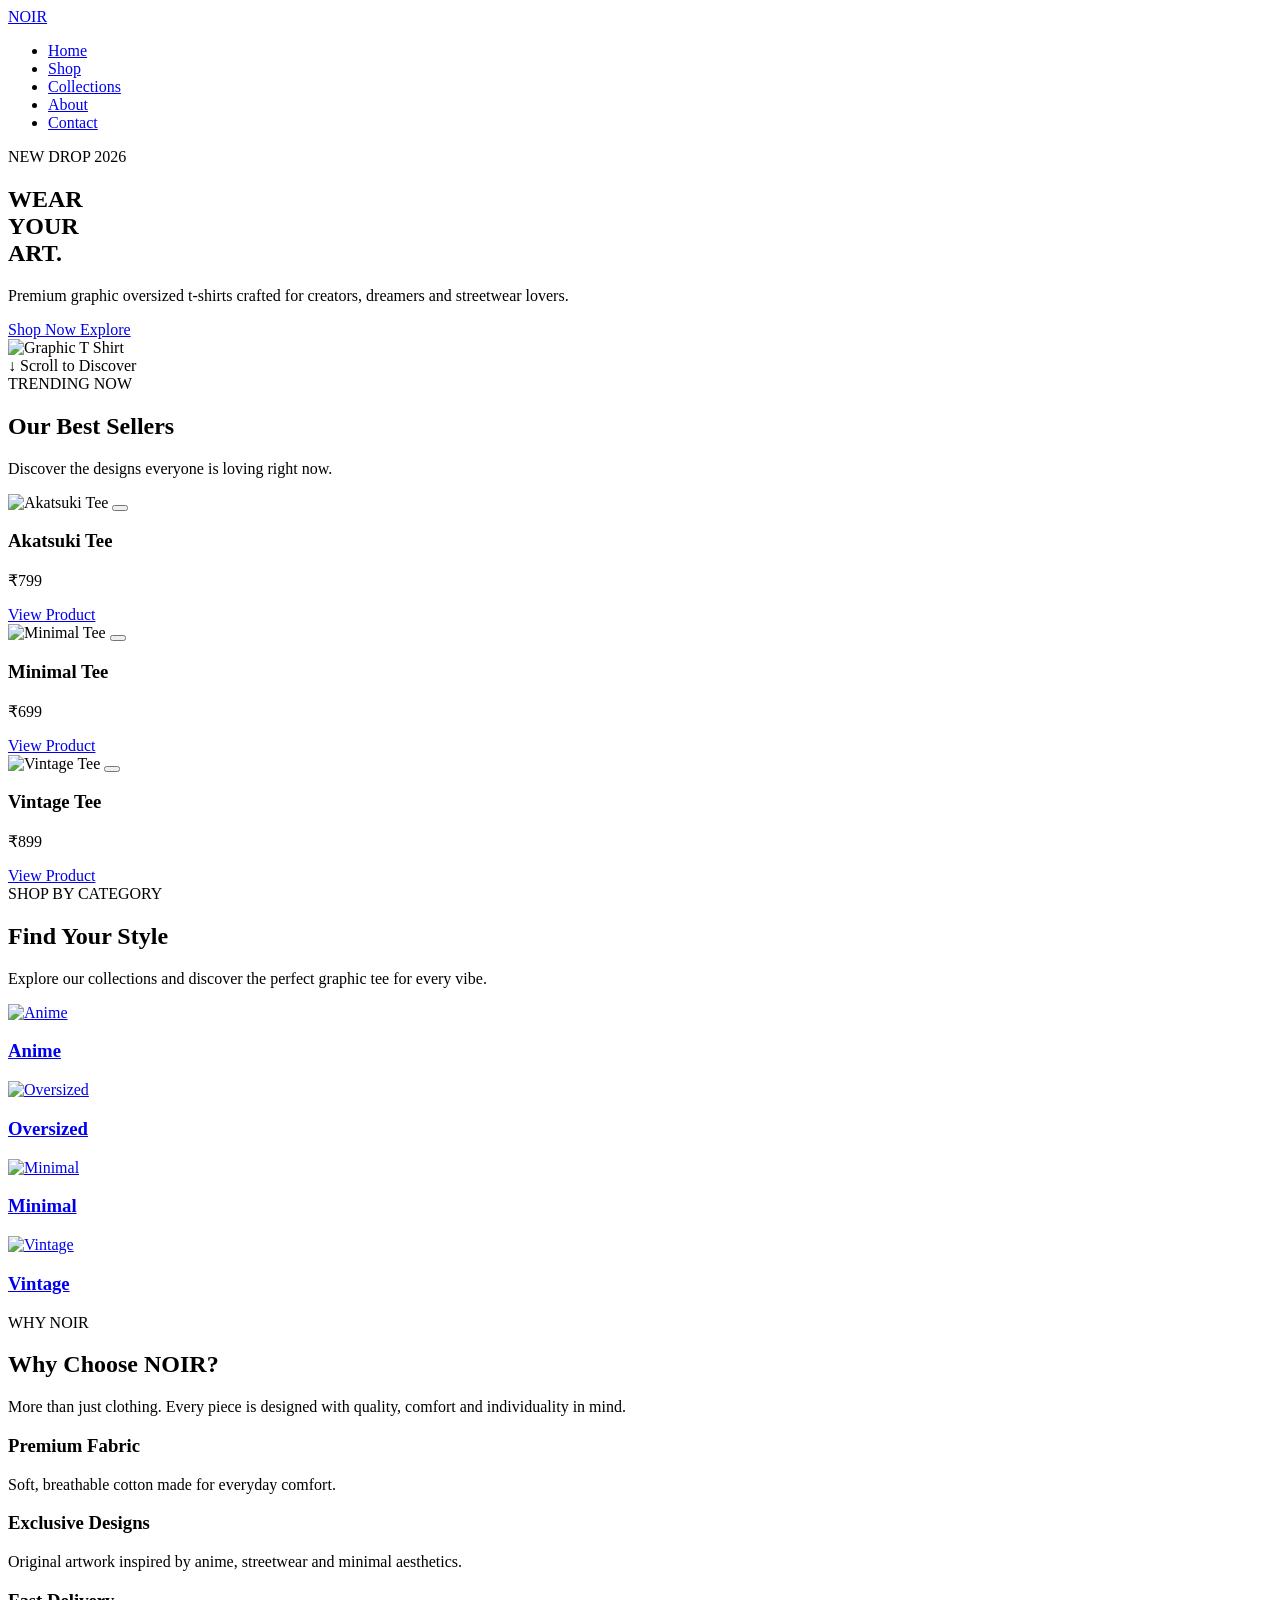
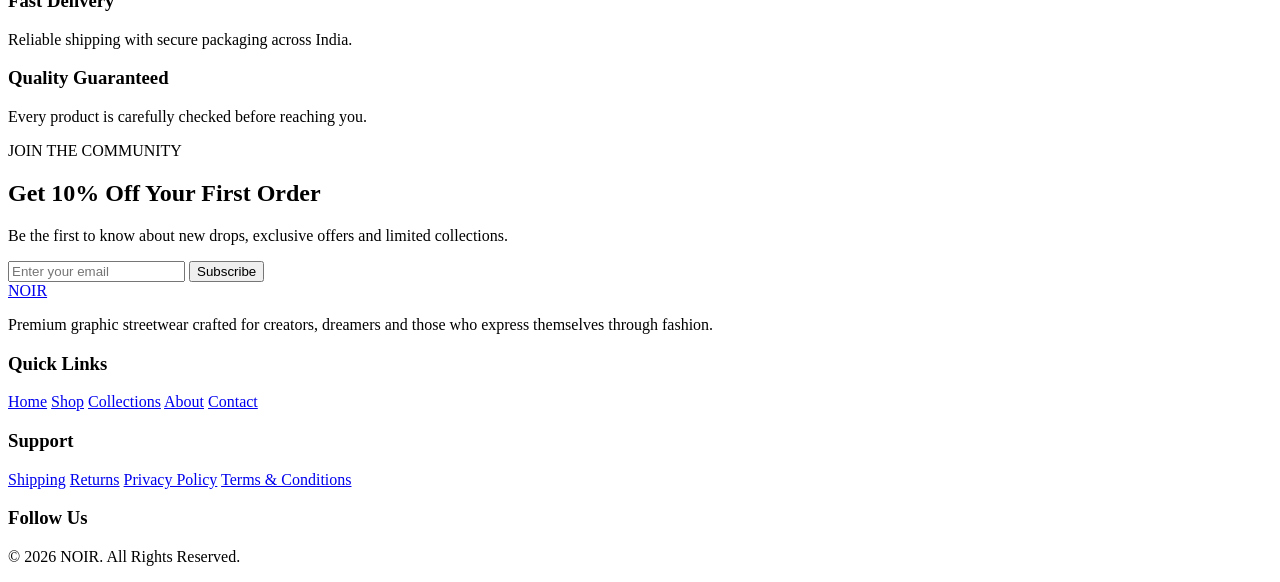
==== index.html @ 10fa5d37 "update" ====
<!DOCTYPE html>
<html lang="en">

<head>
    
    <meta charset="UTF-8">
    
    <meta name="viewport" content="width=device-width, initial-scale=1.0">
    
    <meta name="description" content="Discover premium oversized graphic t-shirts crafted for creators, dreamers, and streetwear lovers.">
    
    <meta name="theme-color" content="#2D221B">
    
    <title>NOIR | Premium Graphic Streetwear</title>
    
    <link rel="preconnect" href="https://fonts.googleapis.com">
    
    <link rel="preconnect" href="https://fonts.gstatic.com" crossorigin>
    
    <link href="https://fonts.googleapis.com/css2?family=Inter:wght@300;400;500;600&family=Poppins:wght@500;600;700&display=swap" rel="stylesheet">
    
    <link href="https://cdn.jsdelivr.net/npm/remixicon/fonts/remixicon.css" rel="stylesheet">
    
    <link rel="stylesheet" href="style.css">
    
</head>

<body>
    
    <!--========== NAVBAR ==========-->
    
    <header class="header">
        
        <nav class="navbar">
            
            <a href="#" class="logo">
                NOIR
            </a>
            
            <ul class="nav-links">
                
                <li><a href="index.html">Home</a></li>
                
                <li><a href="shop.html">Shop</a></li>
                
                <li><a href="#">Collections</a></li>
                
                <li><a href="about.html">About</a></li>
                
                <li><a href="contact.html">Contact</a></li>
                
            </ul>
            
            <div class="nav-icons">
                
                <i class="ri-search-line"></i>
                
                <i class="ri-shopping-bag-line"></i>
                
                <i class="ri-menu-3-line menu-btn"></i>
                
            </div>
            
        </nav>
        
    </header>
    
    <!--========== HERO ==========-->
    
    <section class="hero">
        
        <div class="hero-content">
            
            <span>NEW DROP 2026</span>
            
            <h1>
                WEAR<br>
                YOUR<br>
                ART.
            </h1>
            
            <p>
                Premium graphic oversized t-shirts crafted for creators,
                dreamers and streetwear lovers.
            </p>
            
            <div class="hero-buttons">
                
                <a href="#" class="btn">
                    Shop Now
                </a>
                
                <a href="#" class="btn-outline">
                    Explore
                </a>
                
            </div>
            
        </div>
        
        <div class="hero-image">
            
            <img src="assets/images/hero.png" alt="Graphic T Shirt">
            
        </div>
        
    </section>
    
        <!--========== SCROLL ==========-->
    
    <div class="scroll-text">
        
        ↓ Scroll to Discover
        
    </div>
    
<!--========== TRENDING NOW ==========-->

<section class="trending">

    <div class="section-title">

        <span>TRENDING NOW</span>

        <h2>Our Best Sellers</h2>

        <p>
            Discover the designs everyone is loving right now.
        </p>

    </div>

    <div class="product-grid">

        <div class="product-card">

            <div class="product-image">

                <img src="assets/images/products/product-1.jpg" alt="Akatsuki Tee">

                <button class="wishlist">
                    <i class="ri-heart-line"></i>
                </button>

            </div>

            <div class="product-info">

                <h3>Akatsuki Tee</h3>

                <p class="price">₹799</p>

                <a href="product.html" class="product-btn">
                    View Product
                </a>

            </div>

        </div>

        <div class="product-card">

            <div class="product-image">

                <img src="assets/images/products/product-2.jpg" alt="Minimal Tee">

                <button class="wishlist">
                    <i class="ri-heart-line"></i>
                </button>

            </div>

            <div class="product-info">

                <h3>Minimal Tee</h3>

                <p class="price">₹699</p>

                <a href="product.html" class="product-btn">
                    View Product
                </a>

            </div>

        </div>

        <div class="product-card">

            <div class="product-image">

                <img src="assets/images/products/product-3.jpg" alt="Vintage Tee">

                <button class="wishlist">
                    <i class="ri-heart-line"></i>
                </button>

            </div>

            <div class="product-info">

                <h3>Vintage Tee</h3>

                <p class="price">₹899</p>

                <a href="product.html" class="product-btn">
                    View Product
                </a>

            </div>

        </div>

    </div>

</section>


<!--========== SHOP BY CATEGORY ==========-->

<section class="categories">

    <div class="section-title">

        <span>SHOP BY CATEGORY</span>

        <h2>Find Your Style</h2>

        <p>
            Explore our collections and discover the perfect graphic tee for every vibe.
        </p>

    </div>

    <div class="category-grid">

        <a href="shop.html" class="category-card">

            <img src="assets/images/categories/anime.jpg" alt="Anime">

            <div class="category-overlay">
                <h3>Anime</h3>
            </div>

        </a>

        <a href="shop.html" class="category-card">

            <img src="assets/images/categories/oversized.jpg" alt="Oversized">

            <div class="category-overlay">
                <h3>Oversized</h3>
            </div>

        </a>

        <a href="shop.html" class="category-card">

            <img src="assets/images/categories/minimal.jpg" alt="Minimal">

            <div class="category-overlay">
                <h3>Minimal</h3>
            </div>

        </a>

        <a href="shop.html" class="category-card">

            <img src="assets/images/categories/vintage.jpg" alt="Vintage">

            <div class="category-overlay">
                <h3>Vintage</h3>
            </div>

        </a>

    </div>

</section>

<!--
    ========== SHOP BY CATEGORY ==========

<section class="categories">

    <div class="section-title">

        <span>CATEGORIES</span>

        <h2>Shop by Category</h2>

        <p>
            Find your perfect style from our carefully curated collections.
        </p>

    </div>

    <div class="category-grid">

        <a href="shop.html" class="category-card">

            <i class="ri-ghost-2-line"></i>

            <h3>Anime</h3>

            <span>Explore <i class="ri-arrow-right-line"></i></span>

        </a>

        <a href="shop.html" class="category-card">

            <i class="ri-t-shirt-2-line"></i>

            <h3>Oversized</h3>

            <span>Explore <i class="ri-arrow-right-line"></i></span>

        </a>

        <a href="shop.html" class="category-card">

            <i class="ri-shapes-line"></i>

            <h3>Minimal</h3>

            <span>Explore <i class="ri-arrow-right-line"></i></span>

        </a>

        <a href="shop.html" class="category-card">

            <i class="ri-vip-crown-line"></i>

            <h3>Vintage</h3>

            <span>Explore <i class="ri-arrow-right-line"></i></span>

        </a>

    </div>

</section> 
-->


<!--========== WHY CHOOSE NOIR ==========-->

<section class="why">

    <div class="section-title">

        <span>WHY NOIR</span>

        <h2>Why Choose NOIR?</h2>

        <p>
            More than just clothing. Every piece is designed with quality,
            comfort and individuality in mind.
        </p>

    </div>

    <div class="why-grid">

        <div class="why-card">

            <i class="ri-t-shirt-2-line"></i>

            <h3>Premium Fabric</h3>

            <p>
                Soft, breathable cotton made for everyday comfort.
            </p>

        </div>

        <div class="why-card">

            <i class="ri-palette-line"></i>

            <h3>Exclusive Designs</h3>

            <p>
                Original artwork inspired by anime, streetwear and minimal aesthetics.
            </p>

        </div>

        <div class="why-card">

            <i class="ri-truck-line"></i>

            <h3>Fast Delivery</h3>

            <p>
                Reliable shipping with secure packaging across India.
            </p>

        </div>

        <div class="why-card">

            <i class="ri-shield-check-line"></i>

            <h3>Quality Guaranteed</h3>

            <p>
                Every product is carefully checked before reaching you.
            </p>

        </div>

    </div>

</section>
<!--========== NEWSLETTER ==========-->

<section class="newsletter">

    <div class="newsletter-content">

        <span>JOIN THE COMMUNITY</span>

        <h2>Get 10% Off Your First Order</h2>

        <p>
            Be the first to know about new drops, exclusive offers and limited collections.
        </p>

        <form class="newsletter-form">

            <input type="email" placeholder="Enter your email" required>

            <button type="submit">
                Subscribe
            </button>

        </form>

    </div>

</section>



<!--========== FOOTER ==========-->

<footer class="footer">
    
    <div class="footer-container">
        
        <div class="footer-brand">
            
            <a href="index.html" class="footer-logo">
                NOIR
            </a>
            
            <p>
                Premium graphic streetwear crafted for creators, dreamers and those who express themselves through fashion.
            </p>
            
        </div>
        
        <div class="footer-links">
            
            <h3>Quick Links</h3>
            
            <a href="index.html">Home</a>
            
            <a href="shop.html">Shop</a>
            
            <a href="#">Collections</a>
            
            <a href="about.html">About</a>
            
            <a href="contact.html">Contact</a>
            
        </div>
        
        <div class="footer-links">
            
            <h3>Support</h3>
            
            <a href="#">Shipping</a>
            
            <a href="#">Returns</a>
            
            <a href="#">Privacy Policy</a>
            
            <a href="#">Terms & Conditions</a>
            
        </div>
        
        <div class="footer-social">
            
            <h3>Follow Us</h3>
            
            <div class="social-icons">
                
                <a href="#"><i class="ri-instagram-line"></i></a>
                
                <a href="#"><i class="ri-facebook-circle-line"></i></a>
                
                <a href="#"><i class="ri-twitter-x-line"></i></a>
                
                <a href="#"><i class="ri-youtube-line"></i></a>
                
            </div>
            
        </div>
        
    </div>
    
    <div class="footer-bottom">
        
        <p>© 2026 NOIR. All Rights Reserved.</p>
        
    </div>
    
</footer>


    <script src="script.js"></script>
    
</body>

</html>
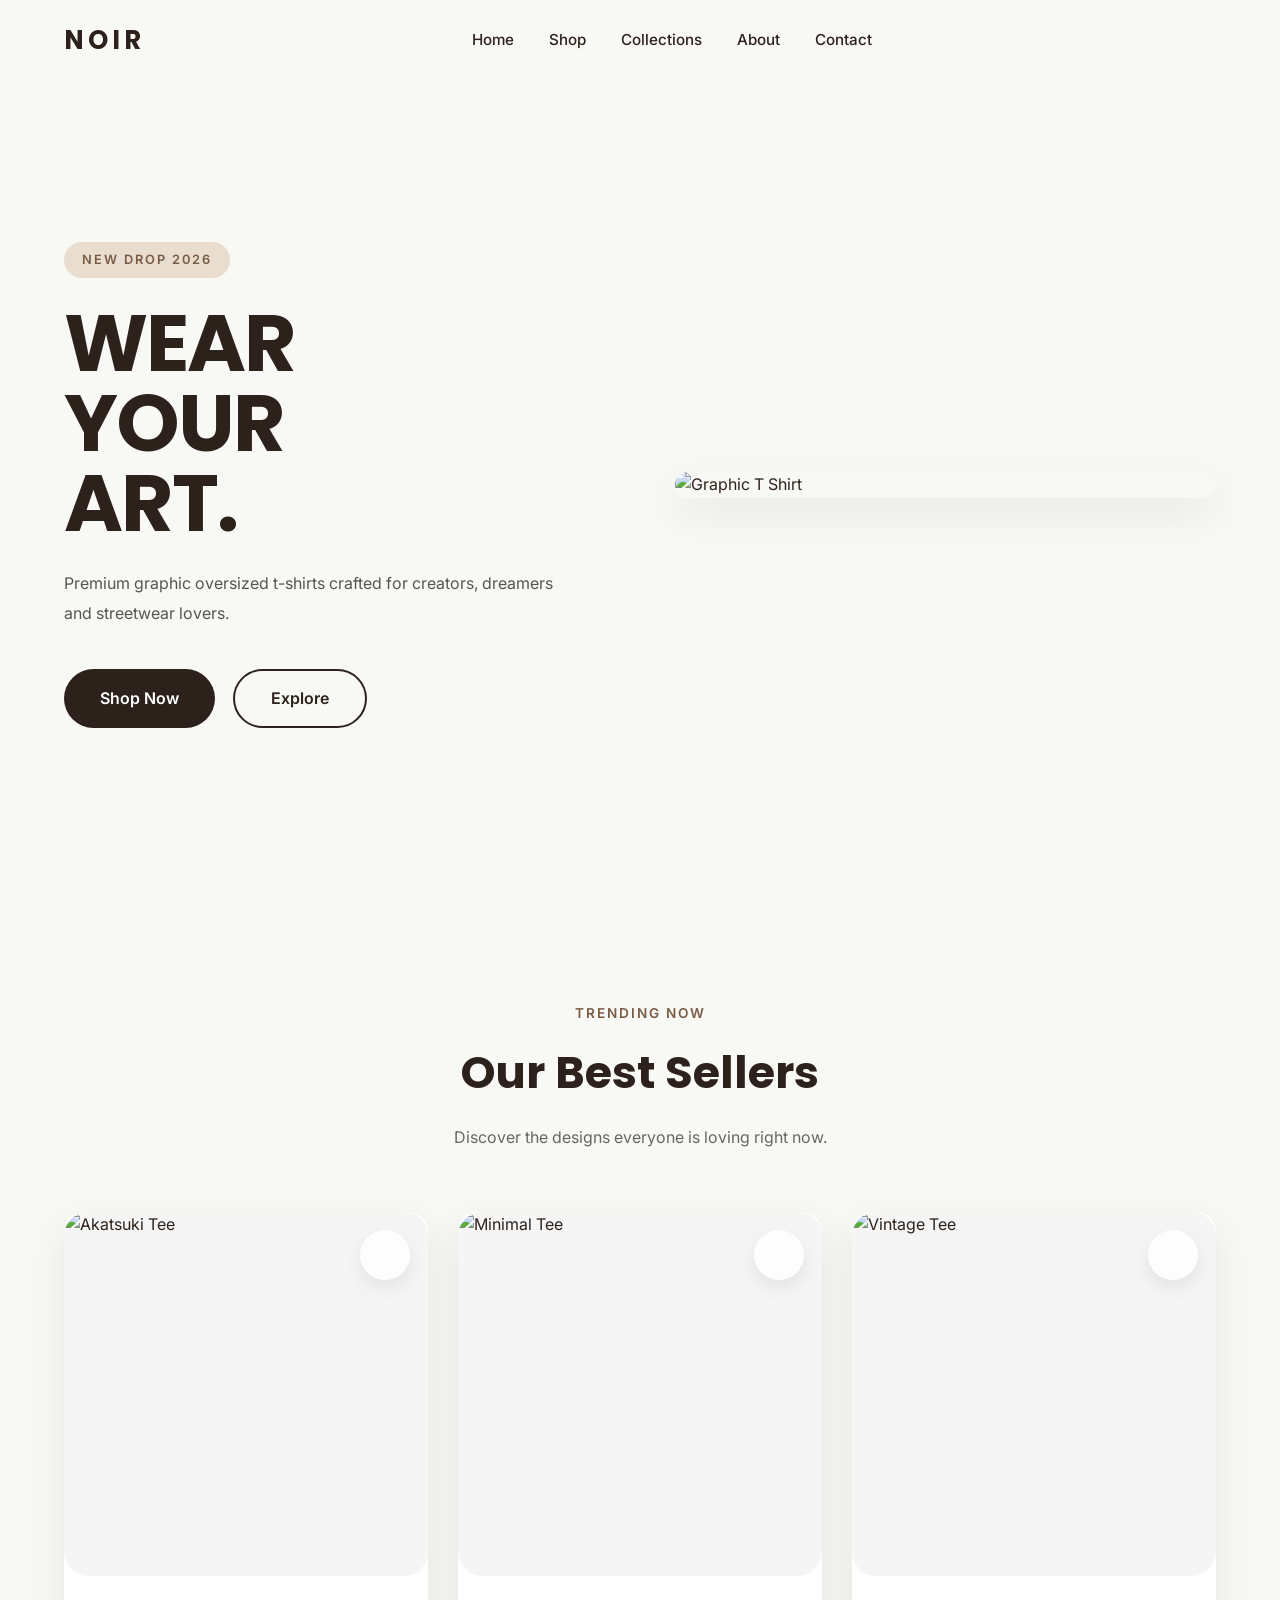
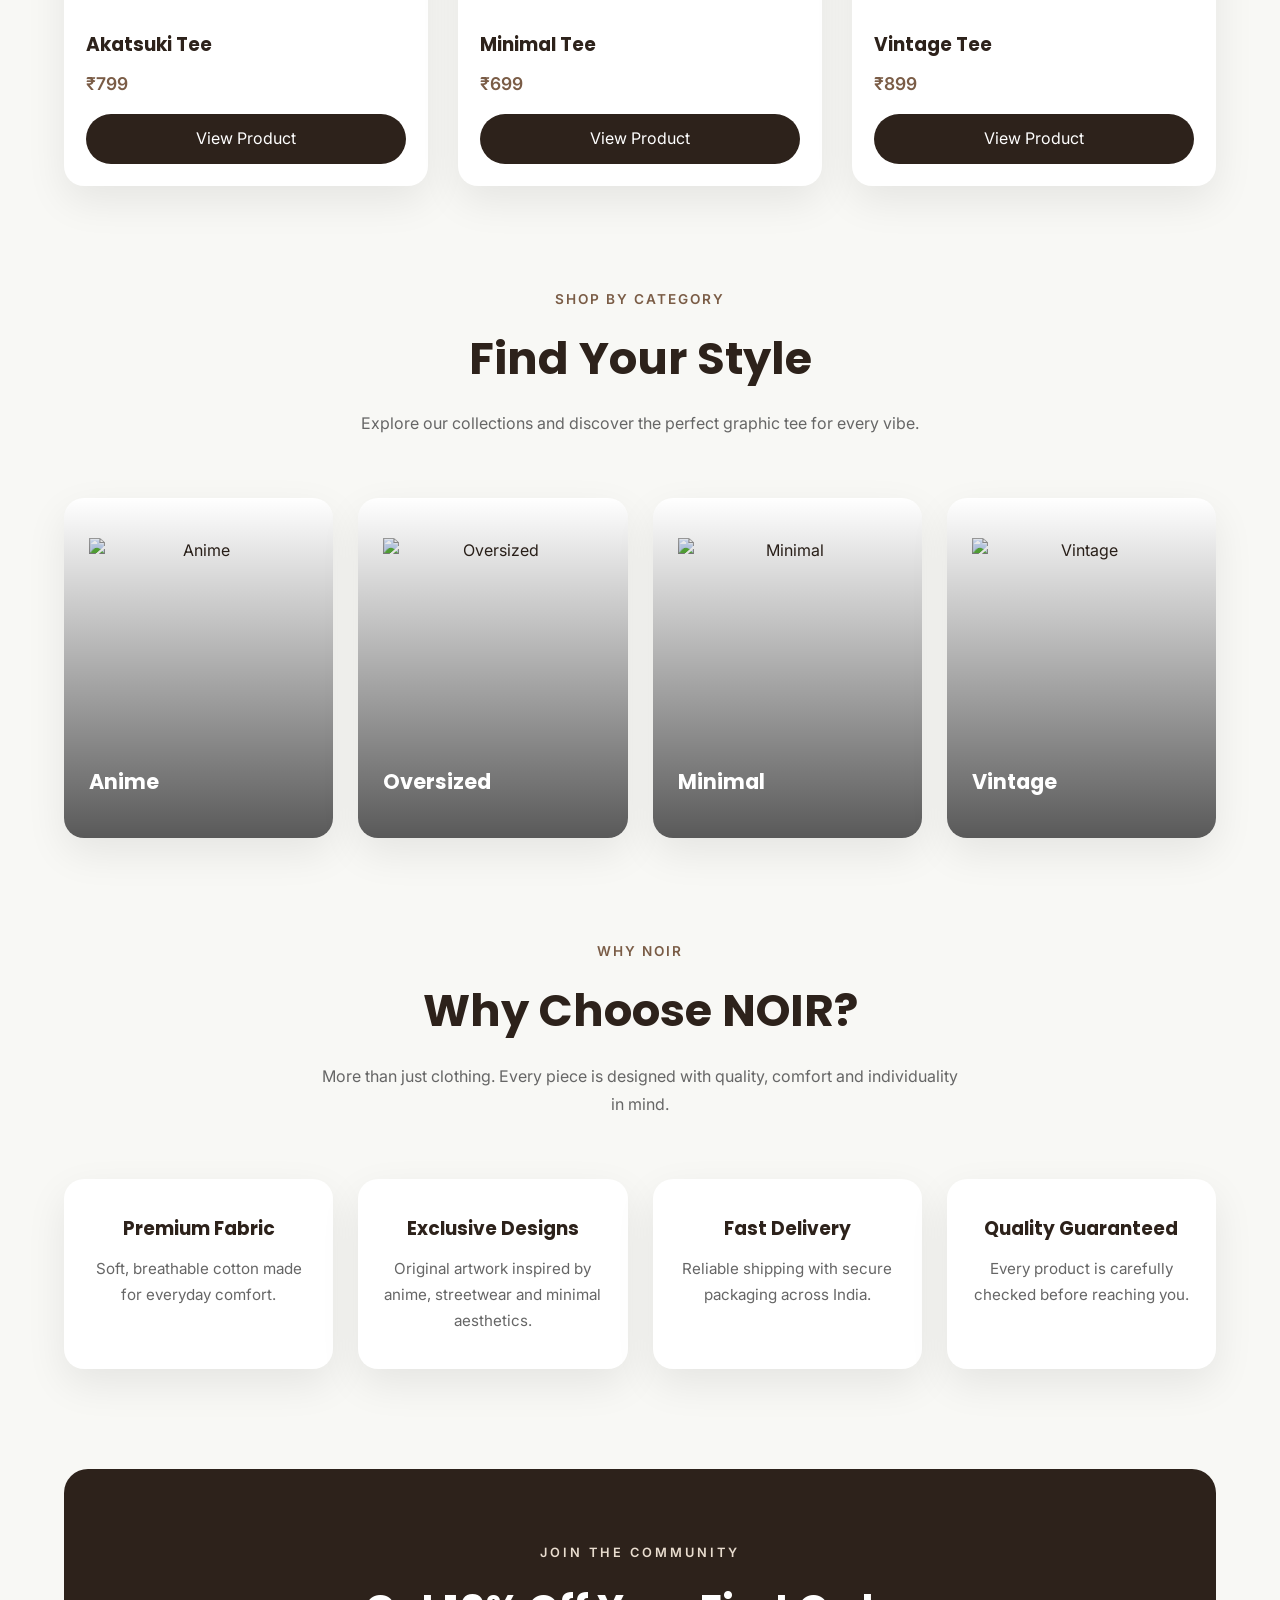
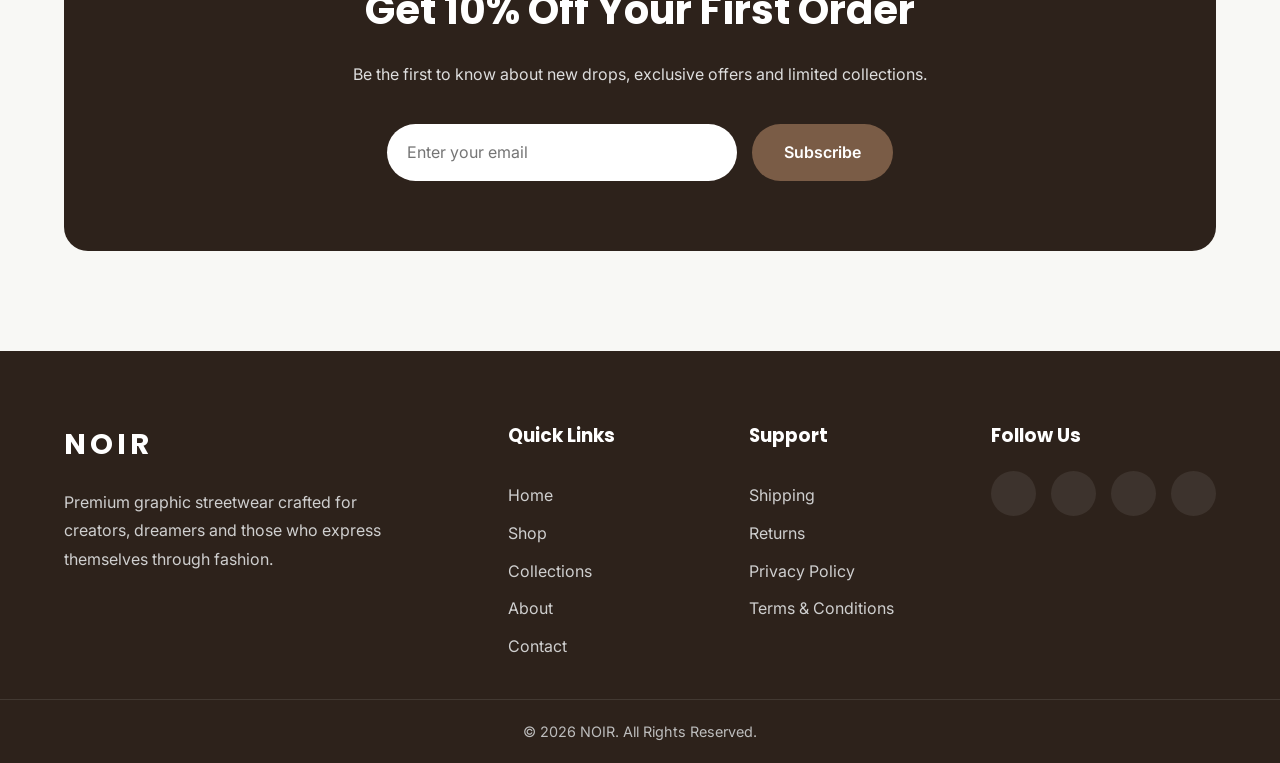
==== commit 9ce649a4: "Complete Cart Page Implementation - Production Ready ADDED: - Full cart.html page with complete HTML" ====
--- a/index.html
+++ b/index.html
@@ -55,7 +55,9 @@
                 
                 <i class="ri-search-line"></i>
                 
-                <i class="ri-shopping-bag-line"></i>
+                <a href="cart.html" class="cart-icon">
+                    <i class="ri-shopping-bag-line"></i>
+                </a>
                 
                 <i class="ri-menu-3-line menu-btn"></i>
                 
@@ -523,4 +525,4 @@
     
 </body>
 
-</html>+</html>
--- a/style.css
+++ b/style.css
@@ -0,0 +1,7450 @@
+/* ==========================================
+   RESET
+========================================== */
+
+* {
+    margin: 0;
+    padding: 0;
+    box-sizing: border-box;
+}
+
+html {
+    scroll-behavior: smooth;
+}
+
+:root {
+    
+    --white: #F8F8F5;
+    --dark: #2D221B;
+    --coffee: #7A5C46;
+    --beige: #E9DDCF;
+    --black: #111111;
+    
+    --shadow: 0 15px 40px rgba(0, 0, 0, .08);
+    
+    --radius: 18px;
+    
+    --transition: .35s ease;
+    
+}
+
+/* ==========================================
+   GLOBAL
+========================================== */
+
+body {
+    
+    font-family: 'Inter', sans-serif;
+    
+    background: var(--white);
+    
+    color: var(--dark);
+    
+    overflow-x: hidden;
+    
+    line-height: 1.6;
+    
+    -webkit-font-smoothing: antialiased;
+    
+}
+
+img {
+    
+    width: 100%;
+    
+    height: auto;
+    
+    display: block;
+    
+    user-select: none;
+    
+}
+
+a {
+    
+    text-decoration: none;
+    
+    color: inherit;
+    
+}
+
+ul {
+    
+    list-style: none;
+    
+}
+
+button {
+    
+    border: none;
+    
+    background: none;
+    
+    cursor: pointer;
+    
+    font: inherit;
+    
+}
+
+input,
+textarea,
+select {
+    
+    font: inherit;
+    
+}
+
+::selection {
+    
+    background: var(--coffee);
+    
+    color: #fff;
+    
+}
+
+/* ==========================================
+   REUSABLE CONTAINER
+========================================== */
+
+.container {
+    
+    width: min(1200px, calc(100% - 48px));
+    
+    margin-inline: auto;
+    
+}
+
+/* ==========================================
+   COMMON SECTION
+========================================== */
+
+section {
+    
+    position: relative;
+    
+}
+
+.section-title {
+    
+    text-align: center;
+    
+    margin-bottom: 60px;
+    
+}
+
+@media (max-width: 768px) {
+    
+    .section-title {
+        margin-bottom: 45px;
+    }
+    
+}
+
+@media (max-width: 480px) {
+    
+    .section-title {
+        margin-bottom: 35px;
+    }
+    
+}
+
+.section-title span {
+    
+    display: inline-block;
+    
+    color: var(--coffee);
+    
+    font-size: .85rem;
+    
+    letter-spacing: 2px;
+    
+    text-transform: uppercase;
+    
+    font-weight: 600;
+    
+    margin-bottom: 10px;
+    
+}
+
+@media (max-width: 480px) {
+    
+    .section-title span {
+        font-size: 0.75rem;
+        letter-spacing: 1.5px;
+    }
+    
+}
+
+.section-title h2 {
+    
+    font-family: 'Poppins', sans-serif;
+    
+    font-size: 2.8rem;
+    
+    margin-bottom: 15px;
+    
+}
+
+@media (max-width: 992px) {
+    
+    .section-title h2 {
+        font-size: 2.2rem;
+    }
+    
+}
+
+@media (max-width: 768px) {
+    
+    .section-title h2 {
+        font-size: 1.8rem;
+    }
+    
+}
+
+@media (max-width: 480px) {
+    
+    .section-title h2 {
+        font-size: 1.5rem;
+    }
+    
+}
+
+.section-title p {
+    
+    max-width: 650px;
+    
+    margin: auto;
+    
+    color: #666;
+    
+    line-height: 1.8;
+    
+}
+
+@media (max-width: 768px) {
+    
+    .section-title p {
+        font-size: 0.95rem;
+    }
+    
+}
+
+@media (max-width: 480px) {
+    
+    .section-title p {
+        font-size: 0.9rem;
+    }
+    
+}
+/* ==========================================
+   NAVBAR
+========================================== */
+
+.header {
+    
+    position: fixed;
+    
+    top: 0;
+    left: 0;
+    
+    width: 100%;
+    
+    background: rgba(248, 248, 245, .88);
+    
+    backdrop-filter: blur(18px);
+    -webkit-backdrop-filter: blur(18px);
+    
+    z-index: 1000;
+    
+    transition: background .35s ease,
+        box-shadow .35s ease;
+    
+}
+
+.navbar {
+    
+    max-width: 1200px;
+    
+    height: 80px;
+    
+    margin: auto;
+    
+    padding: 0 24px;
+    
+    display: flex;
+    
+    justify-content: space-between;
+    
+    align-items: center;
+    
+}
+
+@media (max-width: 768px) {
+    
+    .navbar {
+        height: 70px;
+        padding: 0 16px;
+    }
+    
+}
+
+@media (max-width: 480px) {
+    
+    .navbar {
+        height: 64px;
+        padding: 0 12px;
+    }
+    
+}
+
+.logo {
+    
+    font-family: 'Poppins', sans-serif;
+    
+    font-size: 1.6rem;
+    
+    font-weight: 700;
+    
+    letter-spacing: 4px;
+    
+    transition: color .3s ease;
+    
+}
+
+@media (max-width: 768px) {
+    
+    .logo {
+        font-size: 1.4rem;
+        letter-spacing: 3px;
+    }
+    
+}
+
+@media (max-width: 480px) {
+    
+    .logo {
+        font-size: 1.2rem;
+        letter-spacing: 2px;
+    }
+    
+}
+
+.logo:hover {
+    
+    color: var(--coffee);
+    
+}
+
+.nav-links {
+    
+    display: flex;
+    
+    gap: 35px;
+    
+}
+
+.nav-links a {
+    display: inline-block;
+    position: relative;
+    font-size: .95rem;
+    font-weight: 500;
+    color: var(--dark);
+    text-decoration: none;
+    transition: color .3s ease;
+
+}
+
+.nav-links a::after {
+    
+    content: "";
+    
+    position: absolute;
+    
+    left: 0;
+    
+    bottom: -5px;
+    
+    width: 0;
+    
+    height: 2px;
+    
+    background: var(--coffee);
+    
+    transition: width .3s ease;
+    
+}
+
+.nav-links a:hover {
+    
+    color: var(--coffee);
+    
+}
+
+.nav-links a:hover::after {
+    
+    width: 100%;
+    
+}
+
+.nav-links a.active {
+    color: var(--coffee);
+}
+
+.nav-links a.active::after {
+    width: 100%;
+}
+
+.nav-icons {
+    
+    display: flex;
+    
+    align-items: center;
+    
+    gap: 18px;
+    
+    font-size: 1.25rem;
+    
+}
+
+@media (max-width: 768px) {
+    
+    .nav-icons {
+        gap: 14px;
+        font-size: 1.1rem;
+    }
+    
+}
+
+@media (max-width: 480px) {
+    
+    .nav-icons {
+        gap: 12px;
+        font-size: 1rem;
+    }
+    
+}
+
+.nav-icons i {
+    
+    cursor: pointer;
+    
+    transition:
+        transform .3s ease,
+        color .3s ease;
+    
+}
+
+.nav-icons i:hover {
+    
+    color: var(--coffee);
+    
+    transform: translateY(-3px);
+    
+}
+
+.menu-btn {
+    
+    display: none;
+    
+}
+/* ==========================================
+   HERO
+========================================== */
+
+.hero{
+
+    max-width:1200px;
+
+    margin:auto;
+
+    padding:150px 24px 80px;
+
+    min-height:100vh;
+
+    display:grid;
+
+    grid-template-columns:repeat(2,1fr);
+
+    align-items:center;
+
+    gap:70px;
+
+}
+
+@media (max-width: 768px) {
+    
+    .hero {
+        padding: 130px 20px 60px;
+        min-height: auto;
+        gap: 40px;
+    }
+    
+}
+
+@media (max-width: 480px) {
+    
+    .hero {
+        padding: 110px 16px 50px;
+        gap: 30px;
+    }
+    
+}
+
+.hero-content span{
+
+    display:inline-block;
+
+    background:var(--beige);
+
+    color:var(--coffee);
+
+    padding:8px 18px;
+
+    border-radius:50px;
+
+    font-size:.8rem;
+
+    font-weight:600;
+
+    letter-spacing:2px;
+
+    text-transform:uppercase;
+
+    margin-bottom:25px;
+
+}
+
+.hero-content h1{
+
+    font-family:'Poppins',sans-serif;
+
+    font-size:5rem;
+
+    line-height:1;
+
+    letter-spacing:-2px;
+
+    margin-bottom:25px;
+
+}
+
+@media (max-width: 992px) {
+    
+    .hero-content h1 {
+        font-size: 4rem;
+        margin-bottom: 20px;
+    }
+    
+}
+
+@media (max-width: 768px) {
+    
+    .hero-content h1 {
+        font-size: 3rem;
+    }
+    
+}
+
+@media (max-width: 480px) {
+    
+    .hero-content h1 {
+        font-size: 2.2rem;
+    }
+    
+}
+
+.hero-content p{
+
+    max-width:500px;
+
+    color:#555;
+
+    line-height:1.9;
+
+    margin-bottom:40px;
+
+}
+
+@media (max-width: 768px) {
+    
+    .hero-content p {
+        font-size: 0.95rem;
+        margin-bottom: 30px;
+    }
+    
+}
+
+@media (max-width: 480px) {
+    
+    .hero-content p {
+        font-size: 0.9rem;
+        margin-bottom: 25px;
+    }
+    
+}
+
+/* ==========================================
+   BUTTONS
+========================================== */
+
+.hero-buttons{
+
+    display:flex;
+
+    gap:18px;
+
+    flex-wrap:wrap;
+
+}
+
+.btn{
+
+    display:inline-flex;
+
+    align-items:center;
+
+    justify-content:center;
+
+    padding:15px 36px;
+
+    border-radius:50px;
+
+    background:var(--dark);
+
+    color:#fff;
+
+    font-weight:600;
+
+    transition:
+        transform .35s ease,
+        box-shadow .35s ease,
+        background .35s ease;
+    
+    min-height: 48px;
+
+}
+
+.btn:hover{
+
+    transform:translateY(-4px);
+
+    background:#1f1813;
+
+    box-shadow:0 18px 40px rgba(45,34,27,.25);
+
+}
+
+@media (max-width: 480px) {
+    
+    .btn {
+        padding: 14px 28px;
+        font-size: 0.95rem;
+    }
+    
+}
+
+.btn-outline{
+
+    display:inline-flex;
+
+    align-items:center;
+
+    justify-content:center;
+
+    padding:15px 36px;
+
+    border-radius:50px;
+
+    border:2px solid var(--dark);
+
+    color:var(--dark);
+
+    font-weight:600;
+
+    transition:
+        transform .35s ease,
+        background .35s ease,
+        color .35s ease;
+    
+    min-height: 48px;
+
+}
+
+.btn-outline:hover{
+
+    transform:translateY(-4px);
+
+    background:var(--dark);
+
+    color:#fff;
+
+}
+
+@media (max-width: 480px) {
+    
+    .btn-outline {
+        padding: 14px 28px;
+        font-size: 0.95rem;
+    }
+    
+}
+
+/* ==========================================
+   HERO IMAGE
+========================================== */
+
+.hero-image{
+
+    position:relative;
+
+    animation:float 5s ease-in-out infinite;
+
+}
+
+.hero-image img{
+
+    border-radius:26px;
+
+    box-shadow:var(--shadow);
+
+    transition:
+        transform .5s ease,
+        box-shadow .5s ease;
+
+}
+
+.hero-image img:hover{
+
+    transform:scale(1.04);
+
+    box-shadow:0 25px 55px rgba(0,0,0,.12);
+
+}
+
+/* ==========================================
+   SCROLL TEXT
+========================================== */
+
+.scroll-text {
+    
+    position: fixed;
+    
+    left: 0;
+    
+    right: 0;
+    
+    bottom: 25px;
+    
+    text-align: center;
+    
+    font-size: .9rem;
+    
+    letter-spacing: 3px;
+    
+    color: var(--coffee);
+    
+    animation: bounce 2s infinite;
+    
+    transition: opacity .3s ease;
+    
+    z-index: 999;
+    
+    pointer-events: none;
+    
+}
+
+
+/* ===========================
+   TRENDING NOW
+=========================== */
+
+.trending {
+    
+    max-width: 1200px;
+    
+    margin: 100px auto;
+    
+    padding: 0 24px;
+    
+}
+
+@media (max-width: 768px) {
+    
+    .trending {
+        margin: 60px auto;
+        padding: 0 20px;
+    }
+    
+}
+
+@media (max-width: 480px) {
+    
+    .trending {
+        margin: 50px auto;
+        padding: 0 16px;
+    }
+    
+}
+
+.product-grid {
+    
+    display: grid;
+    
+    grid-template-columns: repeat(3, 1fr);
+    
+    gap: 30px;
+    
+}
+
+@media (max-width: 992px) {
+    
+    .product-grid {
+        grid-template-columns: repeat(2, 1fr);
+        gap: 24px;
+    }
+    
+}
+
+@media (max-width: 768px) {
+    
+    .product-grid {
+        grid-template-columns: 1fr;
+        gap: 20px;
+    }
+    
+}
+
+@media (max-width: 480px) {
+    
+    .product-grid {
+        gap: 16px;
+    }
+    
+}
+
+.product-card {
+    
+    background: #fff;
+    
+    border-radius: 20px;
+    
+    overflow: hidden;
+    
+    box-shadow: var(--shadow);
+    
+    transition: var(--transition);
+    
+}
+
+.product-card:hover {
+    
+    transform: translateY(-10px);
+    
+}
+
+.product-image {
+    
+    position: relative;
+    
+    overflow: hidden;
+    
+}
+
+.product-image img {
+    
+    width: 100%;
+    
+    aspect-ratio: 1/1;
+    
+    object-fit: cover;
+    
+    transition: .4s;
+    
+}
+
+.product-card:hover img {
+    
+    transform: scale(1.06);
+    
+}
+
+.wishlist {
+    
+    position: absolute;
+    
+    top: 15px;
+    
+    right: 15px;
+    
+    width: 42px;
+    
+    height: 42px;
+    
+    border: none;
+    
+    border-radius: 50%;
+    
+    background: #fff;
+    
+    box-shadow: 0 8px 20px rgba(0, 0, 0, .08);
+    
+    cursor: pointer;
+    
+    font-size: 1.2rem;
+    
+}
+
+.product-info {
+    
+    padding: 22px;
+    
+}
+
+@media (max-width: 480px) {
+    
+    .product-info {
+        padding: 16px;
+    }
+    
+}
+
+.product-info h3 {
+    
+    font-family: 'Poppins', sans-serif;
+    
+    margin-bottom: 10px;
+    
+}
+
+.price {
+    
+    color: var(--coffee);
+    
+    font-size: 1.1rem;
+    
+    font-weight: 600;
+    
+    margin-bottom: 18px;
+    
+}
+
+.product-btn {
+    
+    display: inline-block;
+    
+    padding: 12px 22px;
+    
+    border-radius: 50px;
+    
+    background: var(--dark);
+    
+    color: #fff;
+    
+    transition: var(--transition);
+    
+    min-height: 44px;
+    display: flex;
+    align-items: center;
+    justify-content: center;
+    
+}
+
+.product-btn:hover {
+    
+    background: var(--coffee);
+    
+}
+
+@media (max-width: 480px) {
+    
+    .product-btn {
+        padding: 10px 18px;
+        font-size: 0.9rem;
+    }
+    
+}
+
+/* Responsive */
+
+@media(max-width:992px) {
+    
+    .product-grid {
+        
+        grid-template-columns: repeat(2, 1fr);
+        
+    }
+    
+}
+
+@media(max-width:768px) {
+    
+    .trending {
+        
+        margin: 70px auto;
+        
+    }
+    
+    .product-grid {
+        
+        grid-template-columns: 1fr;
+        
+    }
+    
+}
+*/
+
+/* ===========================
+   SHOP BY CATEGORY
+=========================== */
+
+.categories {
+    
+    max-width: 1200px;
+    
+    margin: 100px auto;
+    
+    padding: 0 24px;
+    
+}
+
+@media (max-width: 768px) {
+    
+    .categories {
+        margin: 60px auto;
+        padding: 0 20px;
+    }
+    
+}
+
+@media (max-width: 480px) {
+    
+    .categories {
+        margin: 50px auto;
+        padding: 0 16px;
+    }
+    
+}
+
+.category-grid {
+    
+    display: grid;
+    
+    grid-template-columns: repeat(4, 1fr);
+    
+    gap: 24px;
+    
+}
+
+@media (max-width: 992px) {
+    
+    .category-grid {
+        grid-template-columns: repeat(2, 1fr);
+        gap: 20px;
+    }
+    
+}
+
+@media (max-width: 768px) {
+    
+    .category-grid {
+        grid-template-columns: 1fr;
+        gap: 20px;
+    }
+    
+}
+
+@media (max-width: 480px) {
+    
+    .category-grid {
+        gap: 16px;
+    }
+    
+}
+
+.category-card {
+    
+    position: relative;
+    
+    overflow: hidden;
+    
+    border-radius: 20px;
+    
+    height: 340px;
+    
+    box-shadow: var(--shadow);
+    
+}
+
+@media (max-width: 992px) {
+    
+    .category-card {
+        height: 280px;
+    }
+    
+}
+
+@media (max-width: 768px) {
+    
+    .category-card {
+        height: 240px;
+    }
+    
+}
+
+@media (max-width: 480px) {
+    
+    .category-card {
+        height: 200px;
+    }
+    
+}
+
+.category-card img {
+    
+    width: 100%;
+    
+    height: 100%;
+    
+    object-fit: cover;
+    
+    transition: .5s;
+    
+}
+
+.category-card:hover img {
+    
+    transform: scale(1.08);
+    
+}
+
+.category-overlay {
+    
+    position: absolute;
+    
+    inset: 0;
+    
+    background: linear-gradient(to top, rgba(0, 0, 0, .65), transparent);
+    
+    display: flex;
+    
+    align-items: flex-end;
+    
+    padding: 25px;
+    
+}
+
+@media (max-width: 768px) {
+    
+    .category-overlay {
+        padding: 20px;
+    }
+    
+}
+
+@media (max-width: 480px) {
+    
+    .category-overlay {
+        padding: 16px;
+    }
+    
+}
+
+.category-overlay h3 {
+    
+    color: #fff;
+    
+    font-family: 'Poppins', sans-serif;
+    
+    font-size: 1.4rem;
+    
+}
+
+@media (max-width: 768px) {
+    
+    .category-overlay h3 {
+        font-size: 1.1rem;
+    }
+    
+}
+
+@media (max-width: 480px) {
+    
+    .category-overlay h3 {
+        font-size: 1rem;
+    }
+    
+}
+
+@media(max-width:992px) {
+    
+    .category-grid {
+        
+        grid-template-columns: repeat(2, 1fr);
+        
+    }
+    
+}
+
+@media(max-width:768px) {
+    
+    .categories {
+        
+        margin: 70px auto;
+        
+    }
+    
+    .category-grid {
+        
+        grid-template-columns: 1fr;
+        
+    }
+    }
+    
+
+/* ===========================
+   SHOP BY CATEGORY
+=========================== */
+
+.categories{
+
+    max-width:1200px;
+
+    margin:100px auto;
+
+    padding:0 24px;
+
+}
+
+.category-grid{
+
+    display:grid;
+
+    grid-template-columns:repeat(4,1fr);
+
+    gap:25px;
+
+}
+
+@media (max-width: 992px) {
+    
+    .category-grid {
+        grid-template-columns: repeat(2, 1fr);
+        gap: 20px;
+    }
+    
+}
+
+@media (max-width: 768px) {
+    
+    .category-grid {
+        grid-template-columns: 1fr;
+        gap: 16px;
+    }
+    
+}
+
+.category-card{
+
+    background:#fff;
+
+    border-radius:20px;
+
+    padding:40px 25px;
+
+    text-align:center;
+
+    box-shadow:var(--shadow);
+
+    transition:var(--transition);
+
+}
+
+@media (max-width: 768px) {
+    
+    .category-card {
+        padding: 30px 20px;
+    }
+    
+}
+
+@media (max-width: 480px) {
+    
+    .category-card {
+        padding: 25px 18px;
+    }
+    
+}
+
+.category-card:hover{
+
+    transform:translateY(-10px);
+
+}
+
+.category-card i{
+
+    font-size:2.5rem;
+
+    color:var(--coffee);
+
+    margin-bottom:20px;
+
+}
+
+@media (max-width: 768px) {
+    
+    .category-card i {
+        font-size: 2rem;
+        margin-bottom: 15px;
+    }
+    
+}
+
+@media (max-width: 480px) {
+    
+    .category-card i {
+        font-size: 1.8rem;
+        margin-bottom: 12px;
+    }
+    
+}
+
+.category-card h3{
+
+    font-family:'Poppins',sans-serif;
+
+    font-size:1.3rem;
+
+    margin-bottom:15px;
+
+}
+
+@media (max-width: 768px) {
+    
+    .category-card h3 {
+        font-size: 1.1rem;
+        margin-bottom: 12px;
+    }
+    
+}
+
+@media (max-width: 480px) {
+    
+    .category-card h3 {
+        font-size: 1rem;
+        margin-bottom: 10px;
+    }
+    
+}
+
+.category-card span{
+
+    display:inline-flex;
+
+    align-items:center;
+
+    gap:8px;
+
+    color:var(--coffee);
+
+    font-weight:600;
+
+    transition:var(--transition);
+
+}
+
+.category-card:hover span{
+
+    gap:14px;
+
+} 
+
+/* ===========================
+   CATEGORY RESPONSIVE
+=========================== */
+
+@media (max-width:992px){
+
+    .category-grid{
+
+        grid-template-columns:repeat(2,1fr);
+
+    }
+
+}
+
+@media (max-width:768px){
+
+    .categories{
+
+        margin:70px auto;
+
+    }
+
+    .category-grid{
+
+        grid-template-columns:1fr;
+
+    }
+
+}
+
+/* ===========================
+   WHY CHOOSE NOIR
+=========================== */
+
+.why{
+
+    max-width:1200px;
+
+    margin:100px auto;
+
+    padding:0 24px;
+
+}
+
+@media (max-width: 768px) {
+    
+    .why {
+        margin: 60px auto;
+        padding: 0 20px;
+    }
+    
+}
+
+@media (max-width: 480px) {
+    
+    .why {
+        margin: 50px auto;
+        padding: 0 16px;
+    }
+    
+}
+
+.why-grid{
+
+    display:grid;
+
+    grid-template-columns:repeat(4,1fr);
+
+    gap:25px;
+
+}
+
+@media (max-width: 992px) {
+    
+    .why-grid {
+        grid-template-columns: repeat(2, 1fr);
+        gap: 20px;
+    }
+    
+}
+
+@media (max-width: 768px) {
+    
+    .why-grid {
+        grid-template-columns: 1fr;
+        gap: 16px;
+    }
+    
+}
+
+.why-card{
+
+    background:#fff;
+
+    border-radius:20px;
+
+    padding:35px 25px;
+
+    text-align:center;
+
+    box-shadow:var(--shadow);
+
+    transition:var(--transition);
+
+}
+
+@media (max-width: 768px) {
+    
+    .why-card {
+        padding: 30px 20px;
+    }
+    
+}
+
+@media (max-width: 480px) {
+    
+    .why-card {
+        padding: 25px 18px;
+    }
+    
+}
+
+.why-card:hover{
+
+    transform:translateY(-10px);
+
+}
+
+.why-card i{
+
+    font-size:2.8rem;
+
+    color:var(--coffee);
+
+    margin-bottom:20px;
+
+}
+
+@media (max-width: 768px) {
+    
+    .why-card i {
+        font-size: 2.3rem;
+        margin-bottom: 15px;
+    }
+    
+}
+
+@media (max-width: 480px) {
+    
+    .why-card i {
+        font-size: 2rem;
+        margin-bottom: 12px;
+    }
+    
+}
+
+.why-card h3{
+
+    font-family:'Poppins',sans-serif;
+
+    margin-bottom:12px;
+
+}
+
+@media (max-width: 768px) {
+    
+    .why-card h3 {
+        font-size: 1.1rem;
+        margin-bottom: 10px;
+    }
+    
+}
+
+@media (max-width: 480px) {
+    
+    .why-card h3 {
+        font-size: 1rem;
+    }
+    
+}
+
+.why-card p{
+
+    color:#666;
+
+    line-height:1.7;
+
+    font-size:.95rem;
+
+}
+
+@media (max-width: 768px) {
+    
+    .why-card p {
+        font-size: 0.9rem;
+        line-height: 1.6;
+    }
+    
+}
+
+@media (max-width: 480px) {
+    
+    .why-card p {
+        font-size: 0.85rem;
+    }
+    
+}
+
+@media(max-width:992px){
+
+    .why-grid{
+
+        grid-template-columns:repeat(2,1fr);
+
+    }
+
+}
+
+@media(max-width:768px){
+
+    .why{
+
+        margin:70px auto;
+
+    }
+
+    .why-grid{
+
+        grid-template-columns:1fr;
+
+    }
+
+}
+
+
+/* ===========================
+   NEWSLETTER
+=========================== */
+
+.newsletter{
+
+    max-width:1200px;
+
+    margin:100px auto;
+
+    padding:0 24px;
+
+}
+
+@media (max-width: 768px) {
+    
+    .newsletter {
+        margin: 60px auto;
+        padding: 0 20px;
+    }
+    
+}
+
+@media (max-width: 480px) {
+    
+    .newsletter {
+        margin: 50px auto;
+        padding: 0 16px;
+    }
+    
+}
+
+.newsletter-content{
+
+    background:var(--dark);
+
+    color:#fff;
+
+    border-radius:24px;
+
+    padding:70px 40px;
+
+    text-align:center;
+
+}
+
+@media (max-width: 768px) {
+    
+    .newsletter-content {
+        padding: 50px 30px;
+        border-radius: 20px;
+    }
+    
+}
+
+@media (max-width: 480px) {
+    
+    .newsletter-content {
+        padding: 35px 20px;
+    }
+    
+}
+
+.newsletter-content span{
+
+    display:inline-block;
+
+    color:var(--beige);
+
+    letter-spacing:3px;
+
+    font-size:.8rem;
+
+    font-weight:600;
+
+    margin-bottom:15px;
+
+}
+
+.newsletter-content h2{
+
+    font-family:'Poppins',sans-serif;
+
+    font-size:2.5rem;
+
+    margin-bottom:18px;
+
+}
+
+@media (max-width: 992px) {
+    
+    .newsletter-content h2 {
+        font-size: 2rem;
+    }
+    
+}
+
+@media (max-width: 768px) {
+    
+    .newsletter-content h2 {
+        font-size: 1.6rem;
+        margin-bottom: 15px;
+    }
+    
+}
+
+@media (max-width: 480px) {
+    
+    .newsletter-content h2 {
+        font-size: 1.3rem;
+    }
+    
+}
+
+.newsletter-content p{
+
+    max-width:600px;
+
+    margin:0 auto 35px;
+
+    line-height:1.8;
+
+    color:#ddd;
+
+}
+
+@media (max-width: 768px) {
+    
+    .newsletter-content p {
+        font-size: 0.95rem;
+        margin: 0 auto 25px;
+    }
+    
+}
+
+@media (max-width: 480px) {
+    
+    .newsletter-content p {
+        font-size: 0.9rem;
+        margin: 0 auto 20px;
+    }
+    
+}
+
+.newsletter-form{
+
+    display:flex;
+
+    justify-content:center;
+
+    gap:15px;
+
+    flex-wrap:wrap;
+
+}
+
+.newsletter-form input{
+
+    width:350px;
+
+    max-width:100%;
+
+    padding:16px 20px;
+
+    border:none;
+
+    border-radius:50px;
+
+    font-size:1rem;
+
+    outline:none;
+    
+    min-height: 48px;
+
+}
+
+@media (max-width: 480px) {
+    
+    .newsletter-form input {
+        padding: 14px 16px;
+        font-size: 0.95rem;
+    }
+    
+}
+
+.newsletter-form button{
+
+    padding:16px 32px;
+
+    border:none;
+
+    border-radius:50px;
+
+    background:var(--coffee);
+
+    color:#fff;
+
+    font-weight:600;
+
+    cursor:pointer;
+
+    transition:var(--transition);
+    
+    min-height: 48px;
+
+}
+
+.newsletter-form button:hover{
+
+    transform:translateY(-3px);
+
+}
+
+@media (max-width: 480px) {
+    
+    .newsletter-form button {
+        padding: 14px 24px;
+        font-size: 0.95rem;
+    }
+    
+}
+
+@media(max-width:768px){
+
+    .newsletter{
+
+        margin:70px auto;
+
+    }
+
+    .newsletter-content{
+
+        padding:50px 25px;
+
+    }
+
+    .newsletter-content h2{
+
+        font-size:2rem;
+
+    }
+
+    .newsletter-form{
+
+        flex-direction:column;
+
+    }
+
+    .newsletter-form input,
+
+    .newsletter-form button{
+
+        width:100%;
+
+    }
+
+}
+
+/* ===========================
+   FOOTER
+=========================== */
+
+.footer {
+    
+    margin-top: 100px;
+    
+    background: var(--dark);
+    
+    color: #fff;
+    
+}
+
+@media (max-width: 768px) {
+    
+    .footer {
+        margin-top: 60px;
+    }
+    
+}
+
+@media (max-width: 480px) {
+    
+    .footer {
+        margin-top: 50px;
+    }
+    
+}
+
+.footer-container {
+    
+    max-width: 1200px;
+    
+    margin: auto;
+    
+    padding: 70px 24px 40px;
+    
+    display: grid;
+    
+    grid-template-columns: 2fr 1fr 1fr 1fr;
+    
+    gap: 40px;
+    
+}
+
+@media (max-width: 992px) {
+    
+    .footer-container {
+        grid-template-columns: repeat(2, 1fr);
+        gap: 30px;
+        padding: 50px 24px 30px;
+    }
+    
+}
+
+@media (max-width: 768px) {
+    
+    .footer-container {
+        grid-template-columns: 1fr;
+        gap: 25px;
+        padding: 40px 20px 30px;
+        text-align: center;
+    }
+    
+}
+
+@media (max-width: 480px) {
+    
+    .footer-container {
+        padding: 30px 16px 25px;
+        gap: 20px;
+    }
+    
+}
+
+.footer-logo {
+    
+    font-family: 'Poppins', sans-serif;
+    
+    font-size: 1.8rem;
+    
+    font-weight: 700;
+    
+    letter-spacing: 4px;
+    
+    margin-bottom: 20px;
+    
+    display: inline-block;
+    
+}
+
+@media (max-width: 768px) {
+    
+    .footer-logo {
+        font-size: 1.5rem;
+        margin-bottom: 15px;
+    }
+    
+}
+
+@media (max-width: 480px) {
+    
+    .footer-logo {
+        font-size: 1.3rem;
+    }
+    
+}
+
+.footer-brand p {
+    
+    color: #cfcfcf;
+    
+    line-height: 1.8;
+    
+    max-width: 320px;
+    
+}
+
+@media (max-width: 768px) {
+    
+    .footer-brand p {
+        margin: auto;
+        font-size: 0.95rem;
+    }
+    
+}
+
+@media (max-width: 480px) {
+    
+    .footer-brand p {
+        font-size: 0.9rem;
+    }
+    
+}
+
+.footer-links h3,
+
+.footer-social h3 {
+    
+    margin-bottom: 20px;
+    
+    font-family: 'Poppins', sans-serif;
+    
+}
+
+@media (max-width: 768px) {
+    
+    .footer-links h3,
+    .footer-social h3 {
+        font-size: 1.1rem;
+        margin-bottom: 15px;
+    }
+    
+}
+
+@media (max-width: 480px) {
+    
+    .footer-links h3,
+    .footer-social h3 {
+        font-size: 1rem;
+        margin-bottom: 12px;
+    }
+    
+}
+
+.footer-links {
+    
+    display: flex;
+    
+    flex-direction: column;
+    
+    gap: 12px;
+    
+}
+
+.footer-links a {
+    
+    color: #cfcfcf;
+    
+    transition: .3s;
+    
+}
+
+@media (max-width: 768px) {
+    
+    .footer-links a {
+        font-size: 0.95rem;
+    }
+    
+}
+
+@media (max-width: 480px) {
+    
+    .footer-links a {
+        font-size: 0.9rem;
+    }
+    
+}
+
+.footer-links a:hover {
+    
+    color: var(--beige);
+    
+    padding-left: 6px;
+    
+}
+
+.social-icons {
+    
+    display: flex;
+    
+    gap: 15px;
+    
+}
+
+@media (max-width: 768px) {
+    
+    .social-icons {
+        justify-content: center;
+        gap: 12px;
+    }
+    
+}
+
+@media (max-width: 480px) {
+    
+    .social-icons {
+        gap: 10px;
+    }
+    
+}
+
+.social-icons a {
+    
+    width: 45px;
+    
+    height: 45px;
+    
+    border-radius: 50%;
+    
+    background: rgba(255, 255, 255, .08);
+    
+    display: flex;
+    
+    justify-content: center;
+    
+    align-items: center;
+    
+    font-size: 1.2rem;
+    
+    transition: .3s;
+    
+}
+
+@media (max-width: 768px) {
+    
+    .social-icons a {
+        width: 40px;
+        height: 40px;
+        font-size: 1.1rem;
+    }
+    
+}
+
+@media (max-width: 480px) {
+    
+    .social-icons a {
+        width: 38px;
+        height: 38px;
+        font-size: 1rem;
+    }
+    
+}
+
+.social-icons a:hover {
+    
+    background: var(--coffee);
+    
+    transform: translateY(-5px);
+    
+}
+
+.footer-bottom {
+    
+    border-top: 1px solid rgba(255, 255, 255, .1);
+    
+    text-align: center;
+    
+    padding: 20px;
+    
+    color: #bdbdbd;
+    
+    font-size: .9rem;
+    
+}
+
+@media (max-width: 768px) {
+    
+    .footer-bottom {
+        padding: 16px;
+        font-size: 0.85rem;
+    }
+    
+}
+
+@media (max-width: 480px) {
+    
+    .footer-bottom {
+        padding: 12px;
+        font-size: 0.8rem;
+    }
+    
+}
+
+/* Footer Responsive */
+
+@media(max-width:992px) {
+    
+    .footer-container {
+        
+        grid-template-columns: repeat(2, 1fr);
+        
+    }
+    
+}
+
+@media(max-width:768px) {
+    
+    .footer {
+        
+        margin-top: 70px;
+        
+    }
+    
+    .footer-container {
+        
+        grid-template-columns: 1fr;
+        
+        text-align: center;
+        
+    }
+    
+    .footer-brand p {
+        
+        margin: auto;
+        
+    }
+    
+    .social-icons {
+        
+        justify-content: center;
+        
+    }
+    
+}
+
+
+/* ==========================================
+   ANIMATIONS
+========================================== */
+
+@keyframes float{
+
+    0%,100%{
+
+        transform:translateY(0);
+
+    }
+
+    50%{
+
+        transform:translateY(-15px);
+
+    }
+
+}
+
+@keyframes bounce{
+
+    0%,100%{
+
+        transform:translateY(0);
+
+    }
+
+    50%{
+
+        transform:translateY(8px);
+
+    }
+
+}
+/* ==========================================
+   TABLETS
+========================================== */
+
+@media (max-width:992px) {
+    
+    .hero {
+        
+        grid-template-columns: 1fr;
+        
+        text-align: center;
+        
+        gap: 50px;
+        
+        padding: 130px 24px 70px;
+        
+    }
+    
+    .hero-content p {
+        
+        margin: 0 auto 35px;
+        
+    }
+    
+    .hero-buttons {
+        
+        justify-content: center;
+        
+    }
+    
+    .hero-image {
+        
+        max-width: 500px;
+        
+        margin: auto;
+        
+    }
+    
+    .hero-content h1 {
+        
+        font-size: 4rem;
+        
+    }
+    
+    .section-title h2 {
+        
+        font-size: 2.3rem;
+        
+    }
+    
+}
+
+/* ==========================================
+   MOBILE
+========================================== */
+
+@media (max-width:768px) {
+    
+    .nav-links {
+        
+        position: fixed;
+        
+        top: 80px;
+        
+        right: -100%;
+        
+        width: 100%;
+        
+        height: calc(100vh - 80px);
+        
+        background: #fff;
+        
+        display: flex;
+        
+        flex-direction: column;
+        
+        justify-content: center;
+        
+        align-items: center;
+        
+        gap: 35px;
+        
+        box-shadow: 0 10px 30px rgba(0, 0, 0, .1);
+        
+        transition: right .35s ease;
+        
+        z-index: 999;
+        
+    }
+    
+    .nav-links.active {
+        
+        right: 0;
+        
+    }
+    
+    .menu-btn {
+        
+        display: block;
+        
+    }
+    
+    .hero {
+        
+        padding: 120px 20px 60px;
+        
+    }
+    
+    .hero-content h1 {
+        
+        font-size: 3.2rem;
+        
+    }
+    
+    .hero-content p {
+        
+        font-size: .95rem;
+        
+    }
+    
+    .hero-buttons {
+        
+        flex-direction: column;
+        
+    }
+    
+    .btn,
+    .btn-outline {
+        
+        width: 100%;
+        
+        text-align: center;
+        
+    }
+    
+}
+
+/* ==========================================
+   SMALL MOBILE
+========================================== */
+
+@media (max-width:480px) {
+    
+    .navbar {
+        
+        padding: 0 18px;
+        
+    }
+    
+    .logo {
+        
+        font-size: 1.35rem;
+        
+    }
+    
+    .hero {
+        
+        gap: 35px;
+        
+    }
+    
+    .hero-content span {
+        
+        font-size: .72rem;
+        
+    }
+    
+    .hero-content h1 {
+        
+        font-size: 2.5rem;
+        
+    }
+    
+    .hero-content p {
+        
+        font-size: .9rem;
+        
+    }
+    
+    .scroll-text {
+        
+        font-size: .8rem;
+        
+    }
+    
+}
+
+/* ==========================================
+   ULTRA SMALL MOBILE (320px - 360px)
+========================================== */
+
+@media (max-width: 360px) {
+    
+    .navbar {
+        height: 60px;
+        padding: 0 10px;
+    }
+    
+    .logo {
+        font-size: 1.2rem;
+        letter-spacing: 2px;
+    }
+    
+    .nav-icons {
+        font-size: 1.1rem;
+        gap: 14px;
+    }
+    
+    .hero {
+        padding: 100px 12px 40px;
+        gap: 25px;
+    }
+    
+    .hero-content span {
+        font-size: 0.65rem;
+        padding: 6px 14px;
+        margin-bottom: 15px;
+    }
+    
+    .hero-content h1 {
+        font-size: 1.8rem;
+        margin-bottom: 15px;
+    }
+    
+    .hero-content p {
+        font-size: 0.85rem;
+        margin-bottom: 20px;
+    }
+    
+    .hero-buttons {
+        gap: 12px;
+    }
+    
+    .btn,
+    .btn-outline {
+        padding: 12px 20px;
+        font-size: 0.9rem;
+    }
+    
+    .scroll-text {
+        font-size: 0.7rem;
+        bottom: 20px;
+    }
+    
+    .section-title {
+        margin-bottom: 30px;
+    }
+    
+    .section-title h2 {
+        font-size: 1.3rem;
+    }
+    
+    .section-title p {
+        font-size: 0.85rem;
+    }
+    
+    .product-card {
+        border-radius: 16px;
+    }
+    
+    .wishlist {
+        width: 38px;
+        height: 38px;
+        top: 10px;
+        right: 10px;
+    }
+    
+    .category-card {
+        border-radius: 16px;
+        padding: 20px 15px;
+    }
+    
+    .category-card i {
+        font-size: 1.6rem;
+        margin-bottom: 10px;
+    }
+    
+    .category-card h3 {
+        font-size: 0.9rem;
+        margin-bottom: 8px;
+    }
+    
+    .newsletter-content {
+        padding: 30px 15px;
+        border-radius: 18px;
+    }
+    
+    .newsletter-content h2 {
+        font-size: 1.2rem;
+        margin-bottom: 12px;
+    }
+    
+    .newsletter-form {
+        gap: 10px;
+    }
+    
+    .newsletter-form input,
+    .newsletter-form button {
+        min-height: 44px;
+        padding: 12px 14px;
+        font-size: 0.9rem;
+    }
+    
+    .footer-container {
+        padding: 25px 12px 20px;
+        gap: 15px;
+    }
+    
+    .footer-logo {
+        font-size: 1.2rem;
+        margin-bottom: 12px;
+    }
+    
+    .footer-bottom {
+        padding: 10px;
+        font-size: 0.75rem;
+    }
+    
+}
+
+/* ==========================================
+   CART SECTION STYLING
+========================================== */
+
+.cart-section {
+    padding: 100px 24px 80px;
+    min-height: calc(100vh - 80px);
+}
+
+@media (max-width: 768px) {
+    .cart-section {
+        padding: 80px 20px 60px;
+    }
+}
+
+@media (max-width: 480px) {
+    .cart-section {
+        padding: 70px 16px 50px;
+    }
+}
+
+.cart-container {
+    max-width: 1200px;
+    margin: auto;
+}
+
+.cart-header {
+    margin-bottom: 40px;
+}
+
+.cart-header h1 {
+    font-family: 'Poppins', sans-serif;
+    font-size: 2.5rem;
+    margin-top: 20px;
+    margin-bottom: 0;
+}
+
+@media (max-width: 768px) {
+    .cart-header h1 {
+        font-size: 2rem;
+    }
+}
+
+@media (max-width: 480px) {
+    .cart-header h1 {
+        font-size: 1.6rem;
+    }
+}
+
+.back-btn {
+    display: inline-flex;
+    align-items: center;
+    gap: 8px;
+    color: var(--coffee);
+    text-decoration: none;
+    font-weight: 500;
+    transition: var(--transition);
+}
+
+.back-btn:hover {
+    transform: translateX(-4px);
+}
+
+.cart-content {
+    display: grid;
+    grid-template-columns: 1fr 350px;
+    gap: 40px;
+}
+
+@media (max-width: 992px) {
+    .cart-content {
+        grid-template-columns: 1fr 320px;
+        gap: 30px;
+    }
+}
+
+@media (max-width: 768px) {
+    .cart-content {
+        grid-template-columns: 1fr;
+        gap: 30px;
+    }
+}
+
+.cart-main {
+    flex: 1;
+}
+
+.cart-items {
+    background: #fff;
+    border-radius: 20px;
+    box-shadow: var(--shadow);
+    margin-bottom: 30px;
+}
+
+.cart-item {
+    display: flex;
+    gap: 20px;
+    padding: 24px;
+    border-bottom: 1px solid #f0f0f0;
+    transition: var(--transition);
+}
+
+.cart-item:last-child {
+    border-bottom: none;
+}
+
+.cart-item:hover {
+    background: #fafafa;
+}
+
+.cart-item-image {
+    width: 120px;
+    height: 120px;
+    border-radius: 12px;
+    background: var(--container-color);
+    overflow: hidden;
+    flex-shrink: 0;
+}
+
+.cart-item-image img {
+    width: 100%;
+    height: 100%;
+    object-fit: cover;
+}
+
+.cart-item-details {
+    flex: 1;
+}
+
+.cart-item-header {
+    display: flex;
+    justify-content: space-between;
+    align-items: flex-start;
+    margin-bottom: 10px;
+}
+
+.cart-item-name {
+    font-weight: 600;
+    font-size: 1.1rem;
+    color: var(--dark);
+    font-family: 'Poppins', sans-serif;
+}
+
+.cart-item-remove {
+    background: none;
+    border: none;
+    cursor: pointer;
+    color: #999;
+    font-size: 1.3rem;
+    transition: var(--transition);
+    padding: 4px;
+}
+
+.cart-item-remove:hover {
+    color: #d32f2f;
+}
+
+.cart-item-meta {
+    display: flex;
+    gap: 20px;
+    margin-bottom: 15px;
+    font-size: 0.9rem;
+    color: #666;
+}
+
+.cart-item-controls {
+    display: flex;
+    align-items: center;
+    justify-content: space-between;
+}
+
+.quantity-control {
+    display: flex;
+    align-items: center;
+    gap: 10px;
+    background: var(--container-color);
+    border-radius: 999px;
+    padding: 6px 12px;
+    width: fit-content;
+}
+
+.quantity-control button {
+    width: 24px;
+    height: 24px;
+    border: none;
+    background: transparent;
+    cursor: pointer;
+    font-size: 1rem;
+    color: var(--coffee);
+    display: flex;
+    align-items: center;
+    justify-content: center;
+    transition: var(--transition);
+    padding: 0;
+}
+
+.quantity-control button:hover {
+    color: var(--dark);
+}
+
+.quantity-control span {
+    font-weight: 600;
+    min-width: 20px;
+    text-align: center;
+    font-size: 0.9rem;
+}
+
+.cart-item-price {
+    font-weight: 600;
+    color: var(--dark);
+    font-size: 1.1rem;
+}
+
+.empty-cart {
+    display: flex;
+    flex-direction: column;
+    align-items: center;
+    justify-content: center;
+    padding: 80px 40px;
+    text-align: center;
+    background: #fff;
+    border-radius: 20px;
+    box-shadow: var(--shadow);
+}
+
+.empty-cart-icon {
+    font-size: 5rem;
+    color: var(--coffee);
+    margin-bottom: 20px;
+    opacity: 0.4;
+}
+
+.empty-cart h2 {
+    font-size: 1.8rem;
+    margin-bottom: 10px;
+    color: var(--dark);
+    font-family: 'Poppins', sans-serif;
+}
+
+.empty-cart p {
+    color: #666;
+    margin-bottom: 30px;
+    max-width: 350px;
+}
+
+.promo-section {
+    background: #fff;
+    border-radius: 20px;
+    padding: 24px;
+    box-shadow: var(--shadow);
+}
+
+.promo-section h3 {
+    font-size: 1rem;
+    margin-bottom: 15px;
+    font-family: 'Poppins', sans-serif;
+    font-weight: 600;
+}
+
+.promo-input-group {
+    display: flex;
+    gap: 10px;
+    margin-bottom: 10px;
+}
+
+.promo-input-group input {
+    flex: 1;
+    padding: 12px 16px;
+    border: 1px solid #e0e0e0;
+    border-radius: 12px;
+    background: var(--container-color);
+    font-family: 'Inter', sans-serif;
+    font-size: 0.95rem;
+    transition: var(--transition);
+    min-height: 44px;
+}
+
+.promo-input-group input:focus {
+    outline: none;
+    border-color: var(--coffee);
+    background: #fff;
+}
+
+.promo-btn {
+    padding: 12px 24px;
+    border: none;
+    border-radius: 12px;
+    background: var(--dark);
+    color: #fff;
+    font-weight: 600;
+    cursor: pointer;
+    transition: var(--transition);
+    min-height: 44px;
+}
+
+.promo-btn:hover {
+    background: var(--coffee);
+}
+
+.promo-hint {
+    font-size: 0.85rem;
+    color: #999;
+}
+
+.cart-sidebar {
+    display: flex;
+    flex-direction: column;
+    gap: 20px;
+}
+
+.order-summary {
+    background: #fff;
+    border-radius: 20px;
+    padding: 24px;
+    box-shadow: var(--shadow);
+    position: sticky;
+    top: 120px;
+}
+
+.order-summary h3 {
+    font-size: 1.2rem;
+    margin-bottom: 20px;
+    font-family: 'Poppins', sans-serif;
+    font-weight: 600;
+}
+
+.summary-row {
+    display: flex;
+    justify-content: space-between;
+    margin-bottom: 12px;
+    font-size: 0.95rem;
+}
+
+.summary-row span:first-child {
+    color: #666;
+}
+
+.summary-row span:last-child {
+    font-weight: 600;
+    color: var(--dark);
+}
+
+.free-shipping {
+    color: #16a34a;
+    font-weight: 600;
+}
+
+.summary-divider {
+    height: 1px;
+    background: #f0f0f0;
+    margin: 15px 0;
+}
+
+.summary-total {
+    display: flex;
+    justify-content: space-between;
+    font-size: 1.2rem;
+    font-weight: 700;
+}
+
+.summary-total span:last-child {
+    color: var(--coffee);
+}
+
+#subtotal,
+#tax,
+#total {
+    color: var(--dark);
+}
+
+.btn-full {
+    width: 100%;
+    margin-top: 20px;
+    margin-bottom: 10px;
+}
+
+.btn-secondary {
+    width: 100%;
+    background: transparent;
+    border: 2px solid var(--dark);
+    color: var(--dark);
+    padding: 12px 24px;
+    border-radius: 50px;
+    text-align: center;
+    text-decoration: none;
+    font-weight: 600;
+    transition: var(--transition);
+    display: inline-block;
+}
+
+.btn-secondary:hover {
+    background: var(--dark);
+    color: #fff;
+}
+
+.security-info {
+    background: #fff;
+    border-radius: 20px;
+    padding: 20px;
+    box-shadow: var(--shadow);
+    display: flex;
+    flex-direction: column;
+    gap: 12px;
+}
+
+.security-item {
+    display: flex;
+    align-items: center;
+    gap: 12px;
+    font-size: 0.9rem;
+    color: #666;
+}
+
+.security-item i {
+    color: var(--coffee);
+    font-size: 1.2rem;
+}
+
+.cart-icon {
+    text-decoration: none;
+    color: inherit;
+    cursor: pointer;
+}
+
+/* Cart Responsive */
+
+@media (max-width: 768px) {
+    
+    .cart-item {
+        gap: 16px;
+        padding: 16px;
+    }
+    
+    .cart-item-image {
+        width: 100px;
+        height: 100px;
+    }
+    
+    .promo-section {
+        padding: 20px;
+    }
+    
+    .order-summary {
+        position: relative;
+        top: auto;
+    }
+    
+}
+
+@media (max-width: 480px) {
+    
+    .cart-section {
+        padding: 70px 12px 50px;
+    }
+    
+    .cart-header {
+        margin-bottom: 30px;
+    }
+    
+    .cart-header h1 {
+        font-size: 1.4rem;
+    }
+    
+    .cart-item {
+        gap: 12px;
+        padding: 12px;
+    }
+    
+    .cart-item-image {
+        width: 80px;
+        height: 80px;
+    }
+    
+    .cart-item-name {
+        font-size: 1rem;
+    }
+    
+    .cart-item-price {
+        font-size: 1rem;
+    }
+    
+    .promo-input-group {
+        flex-direction: column;
+    }
+    
+    .promo-btn {
+        width: 100%;
+    }
+    
+    .order-summary {
+        padding: 20px;
+    }
+    
+    .empty-cart {
+        padding: 50px 20px;
+    }
+    
+    .empty-cart-icon {
+        font-size: 3.5rem;
+    }
+    
+    .empty-cart h2 {
+        font-size: 1.4rem;
+    }
+    
+    .security-info {
+        flex-direction: row;
+        justify-content: space-around;
+    }
+    
+}
+/* ==========================================
+   REUSABLE SECTION STYLES
+========================================== */
+
+.section {
+    padding: 100px 0;
+}
+
+.container {
+    max-width: 1200px;
+    margin: 0 auto;
+    padding: 0 24px;
+}
+
+.section-title {
+    text-align: center;
+    margin-bottom: 60px;
+}
+
+.section-title span {
+    display: inline-block;
+    color: var(--coffee);
+    font-size: .85rem;
+    font-weight: 600;
+    letter-spacing: 2px;
+    text-transform: uppercase;
+    margin-bottom: 12px;
+}
+
+.section-title h2 {
+    font-family: 'Poppins', sans-serif;
+    font-size: 2.8rem;
+    margin-bottom: 15px;
+}
+
+.section-title p {
+    max-width: 650px;
+    margin: auto;
+    color: #666;
+    line-height: 1.8;
+}
+
+/* ==========================================
+   REUSABLE CARD
+========================================== */
+
+.card {
+    
+    background: #fff;
+    
+    border-radius: var(--radius);
+    
+    overflow: hidden;
+    
+    box-shadow: 0 12px 30px rgba(0, 0, 0, .06);
+    
+    transition:
+        transform .35s ease,
+        box-shadow .35s ease;
+    
+}
+
+.card:hover {
+    
+    transform: translateY(-8px);
+    
+    box-shadow: 0 25px 50px rgba(0, 0, 0, .12);
+    
+}
+
+/* ==========================================
+   FORM ELEMENTS
+========================================== */
+
+input,
+textarea,
+select {
+    
+    width: 100%;
+    
+    padding: 15px 18px;
+    
+    border: 1px solid #ddd;
+    
+    border-radius: 12px;
+    
+    background: #fff;
+    
+    font: inherit;
+    
+    outline: none;
+    
+    transition: .3s;
+    
+}
+
+input:focus,
+textarea:focus,
+select:focus {
+    
+    border-color: var(--coffee);
+    
+    box-shadow: 0 0 0 4px rgba(122, 92, 70, .12);
+    
+}
+
+/* ==========================================
+   PREMIUM SCROLLBAR
+========================================== */
+
+::-webkit-scrollbar {
+    
+    width: 8px;
+    
+}
+
+::-webkit-scrollbar-track {
+    
+    background: #efefef;
+    
+}
+
+::-webkit-scrollbar-thumb {
+    
+    background: var(--coffee);
+    
+    border-radius: 20px;
+    
+}
+
+::-webkit-scrollbar-thumb:hover {
+    
+    background: var(--dark);
+    
+}
+
+/* ==========================================
+   HELPER CLASSES
+========================================== */
+
+.text-center {
+    
+    text-align: center;
+    
+}
+
+.hidden {
+    
+    display: none !important;
+    
+}
+
+.mt-1 {
+    
+    margin-top: 1rem;
+    
+}
+
+.mt-2 {
+    
+    margin-top: 2rem;
+    
+}
+
+.mt-3 {
+    
+    margin-top: 3rem;
+    
+}
+
+.mb-1 {
+    
+    margin-bottom: 1rem;
+    
+}
+
+.mb-2 {
+    
+    margin-bottom: 2rem;
+    
+}
+
+.mb-3 {
+    
+    margin-bottom: 3rem;
+    
+}
+
+.flex {
+    
+    display: flex;
+    
+}
+
+.grid {
+    
+    display: grid;
+    
+}
+
+/* ==========================================
+   SMOOTH FADE ANIMATION
+========================================== */
+
+.fade-up {
+    
+    opacity: 0;
+    
+    transform: translateY(40px);
+    
+    transition:
+        opacity .7s ease,
+        transform .7s ease;
+    
+}
+
+.fade-up.show {
+    
+    opacity: 1;
+    
+    transform: translateY(0);
+    
+}
+
+
+/* ===========================
+   SHOP HERO
+=========================== */
+
+.shop-hero {
+    
+    max-width: 1200px;
+    
+    margin: auto;
+    
+    padding: 110px 24px 35px;
+    
+    text-align: center;
+    
+}
+
+.shop-hero-content span {
+    
+    display: inline-block;
+    
+    background: var(--beige);
+    
+    color: var(--coffee);
+    
+    padding: 7px 18px;
+    
+    border-radius: 50px;
+    
+    font-size: .75rem;
+    
+    letter-spacing: 2px;
+    
+    margin-bottom: 18px;
+    
+}
+
+.shop-hero-content h1 {
+    
+    font-family: 'Poppins', sans-serif;
+    
+    font-size: 3.2rem;
+    
+    line-height: 1.1;
+    
+    margin-bottom: 16px;
+    
+    color: var(--dark);
+    
+}
+
+.shop-hero-content p {
+    
+    max-width: 560px;
+    
+    margin: auto;
+    
+    font-size: .95rem;
+    
+    line-height: 1.7;
+    
+    color: #666;
+    
+}
+
+/* ===========================
+   SHOP CONTENT
+=========================== */
+
+.shop-content {
+    
+    max-width: 1200px;
+    
+    margin: auto;
+    
+    padding: 20px 24px 80px;
+    
+}
+
+.shop-toolbar {
+    
+    display: flex;
+    
+    flex-direction: column;
+    
+    gap: 16px;
+    
+    margin-bottom: 20px;
+    
+}
+
+.search-box {
+    
+    display: flex;
+    
+    align-items: center;
+    
+    gap: 12px;
+    
+    height: 56px;
+    
+    background: #fff;
+    
+    border-radius: 50px;
+    
+    padding: 0 20px;
+    
+    box-shadow: var(--shadow);
+    
+}
+
+.search-box i {
+    
+    font-size: 1.2rem;
+    
+    color: #777;
+    
+}
+
+.search-box input {
+    
+    width: 100%;
+    
+    border: none;
+    
+    outline: none;
+    
+    background: transparent;
+    
+    font-size: 1rem;
+    
+}
+
+.sort-btn {
+    
+    width: 42px;
+    
+    height: 42px;
+    
+    border: none;
+    
+    background: transparent;
+    
+    display: flex;
+    
+    align-items: center;
+    
+    justify-content: center;
+    
+    cursor: pointer;
+    
+    color: var(--dark);
+    
+    font-size: 1.25rem;
+    
+    transition: .3s;
+    
+}
+
+.sort-btn:hover {
+    
+    color: var(--coffee);
+    
+    transform: rotate(180deg);
+    
+}
+
+
+
+.category-filter {
+    
+    display: flex;
+    
+    flex-wrap: wrap;
+    
+    gap: 10px;
+    
+    margin-bottom: 28px;
+    
+}
+
+.category-filter button {
+    
+    border: none;
+    
+    background: #fff;
+    
+    padding: 10px 18px;
+    
+    border-radius: 50px;
+    
+    font-size: .9rem;
+    
+    cursor: pointer;
+    
+    box-shadow: var(--shadow);
+    
+    transition: .3s;
+    
+}
+
+.category-filter button:hover,
+
+.category-filter .active {
+    
+    background: var(--dark);
+    
+    color: #fff;
+    
+}
+
+.load-more {
+    
+    text-align: center;
+    
+    margin-top: 40px;
+    
+}
+
+.load-more button {
+    
+    border: none;
+    
+    background: var(--dark);
+    
+    color: #fff;
+    
+    padding: 14px 32px;
+    
+    border-radius: 50px;
+    
+    font-size: .95rem;
+    
+    cursor: pointer;
+    
+    transition: .3s;
+    
+}
+
+.load-more button:hover {
+    
+    background: var(--coffee);
+    
+}
+
+@media(max-width:768px) {
+    
+    .shop-hero {
+        
+        padding: 100px 20px 30px;
+        
+    }
+    
+    .shop-hero-content h1 {
+        
+        font-size: 2.6rem;
+        
+    }
+    
+    .shop-hero-content p {
+        
+        font-size: .92rem;
+        
+    }
+    
+    .shop-content {
+        
+        padding: 10px 20px 70px;
+        
+    }
+    
+}
+
+/*=========================
+SORT BOTTOM SHEET
+=========================*/
+
+.sort-sheet {
+    
+    position: fixed;
+    inset: 0;
+    z-index: 3000;
+    
+    visibility: hidden;
+    
+}
+
+.sort-sheet.active {
+    
+    visibility: visible;
+    
+}
+
+.sort-overlay {
+    
+    position: absolute;
+    inset: 0;
+    
+    background: rgba(0, 0, 0, .35);
+    
+    opacity: 0;
+    
+    transition: .35s;
+    
+}
+
+.sort-sheet.active .sort-overlay {
+    
+    opacity: 1;
+    
+}
+
+.sort-container {
+    
+    position: absolute;
+    
+    left: 0;
+    right: 0;
+    bottom: 0;
+    
+    background: #fff;
+    
+    border-radius: 28px 28px 0 0;
+    
+    padding: 18px 20px 28px;
+    
+    transform: translateY(100%);
+    
+    transition: .35s ease;
+    
+}
+
+.sort-sheet.active .sort-container {
+    
+    transform: translateY(0);
+    
+}
+
+.sort-handle {
+    
+    width: 60px;
+    height: 5px;
+    
+    background: #ccc;
+    
+    border-radius: 50px;
+    
+    margin: 0 auto 18px;
+    
+}
+
+.sort-container h3 {
+    
+    margin-bottom: 18px;
+    
+    font-size: 1.3rem;
+    
+}
+
+.sort-option {
+    
+    width: 100%;
+    
+    display: flex;
+    
+    align-items: center;
+    
+    gap: 15px;
+    
+    padding: 16px;
+    
+    background: none;
+    
+    border: none;
+    
+    border-radius: 14px;
+    
+    font-size: 1rem;
+    
+    cursor: pointer;
+    
+}
+
+.sort-option:hover {
+    
+    background: #f7f3ef;
+    
+}
+
+.sort-option .check {
+    
+    margin-left: auto;
+    
+}
+
+.sort-option:not(.active) .check {
+    
+    display: none;
+    
+}
+
+.cancel-sort {
+    
+    width: 100%;
+    
+    margin-top: 18px;
+    
+    padding: 16px;
+    
+    border: none;
+    
+    border-radius: 16px;
+    
+    background: #f4f4f4;
+    
+    font-size: 1rem;
+    
+    cursor: pointer;
+    
+}
+
+
+
+
+
+/*================ PRODUCT ================*/
+
+.product {
+    
+    padding: 7rem 0 3rem;
+    
+}
+
+.back-btn {
+    
+    display: inline-flex;
+    
+    align-items: center;
+    
+    gap: 0.5rem;
+    
+    margin-bottom: 2rem;
+    
+    font-weight: 500;
+    
+    color: var(--coffee);
+    
+    text-decoration: none;
+    
+    transition: var(--transition);
+    
+    font-size: 0.95rem;
+    
+}
+
+.back-btn:hover {
+    
+    color: var(--dark);
+    
+    transform: translateX(-3px);
+    
+}
+
+.product-image {
+    
+    position: relative;
+    
+    border-radius: 24px;
+    
+    overflow: hidden;
+    
+    background: #f5f5f5;
+    
+}
+
+.product-image img {
+    
+    width: 100%;
+    
+    display: block;
+    
+    aspect-ratio: 1/1;
+    
+    object-fit: cover;
+    
+}
+
+.wishlist {
+    
+    position: absolute;
+    
+    right: 18px;
+    
+    top: 18px;
+    
+    width: 50px;
+    
+    height: 50px;
+    
+    border: none;
+    
+    border-radius: 50%;
+    
+    backdrop-filter: blur(20px);
+    
+    background: rgba(255, 255, 255, .8);
+    
+    font-size: 1.2rem;
+    
+}
+
+.image-slider {
+    
+    display: flex;
+    
+    gap: .8rem;
+    
+    margin-top: 1rem;
+    
+}
+
+.thumb {
+    
+    width: 70px;
+    
+    height: 70px;
+    
+    object-fit: cover;
+    
+    border-radius: 14px;
+    
+    cursor: pointer;
+    
+    border: 2px solid transparent;
+    
+}
+
+.thumb.active {
+    
+    border-color: var(--coffee);
+    
+}
+
+.product-info {
+    
+    margin-top: 2rem;
+    
+}
+
+.badge {
+    
+    display: inline-block;
+    
+    padding: .45rem .9rem;
+    
+    border-radius: 999px;
+    
+    background: #efe7ff;
+    
+    color: var(--coffee);
+    
+    font-size: .75rem;
+    
+    font-weight: 600;
+    
+}
+
+.product-info h1 {
+    
+    margin: 1rem 0;
+    
+    font-size: 2rem;
+    
+}
+
+.rating {
+    
+    display: flex;
+    
+    align-items: center;
+    
+    gap: 1rem;
+    
+    margin-bottom: 1rem;
+    
+}
+
+.stars {
+    
+    color: #ffb400;
+    
+}
+
+.price {
+    
+    display: flex;
+    
+    align-items: center;
+    
+    gap: 1rem;
+    
+    margin-bottom: 1rem;
+    
+}
+
+.new-price {
+    
+    font-size: 2rem;
+    
+    font-weight: 700;
+    
+}
+
+.old-price {
+    
+    text-decoration: line-through;
+    
+    color: #999;
+    
+}
+
+.offer {
+    
+    background: #16a34a;
+    
+    color: #fff;
+    
+    padding: .3rem .8rem;
+    
+    border-radius: 999px;
+    
+    font-size: .8rem;
+    
+}
+
+/*================ FEATURES ================*/
+
+.features {
+    
+    display: grid;
+    
+    grid-template-columns: repeat(3, 1fr);
+    
+    gap: 1rem;
+    
+    margin: 2rem 0;
+    
+}
+
+.feature {
+    
+    background: var(--container-color);
+    
+    border-radius: 18px;
+    
+    padding: 1rem;
+    
+    text-align: center;
+    
+}
+
+.feature i {
+    
+    font-size: 1.3rem;
+    
+    color: var(--coffee);
+    
+    display: block;
+    
+    margin-bottom: .5rem;
+    
+}
+
+/*================ SIZE ================*/
+
+.product-block {
+    
+    margin-top: 2rem;
+    
+}
+
+.block-head {
+    
+    display: flex;
+    
+    justify-content: space-between;
+    
+    margin-bottom: 1rem;
+    
+}
+
+.sizes {
+    
+    display: flex;
+    
+    gap: .8rem;
+    
+}
+
+.size {
+    
+    width: 52px;
+    
+    height: 52px;
+    
+    border-radius: 50%;
+    
+    border: 1px solid #ddd;
+    
+    background: transparent;
+    
+    font-weight: 600;
+    
+}
+
+.size.active {
+    
+    background: var(--coffee);
+    
+    color: #fff;
+    
+    border-color: var(--coffee);
+    
+}
+
+/*================ PURCHASE BAR ================*/
+
+.purchase-bar {
+    
+    position: fixed;
+    
+    bottom: 0;
+    
+    left: 0;
+    
+    width: 100%;
+    
+    background: rgba(255, 255, 255, .95);
+    
+    backdrop-filter: blur(20px);
+    
+    padding: 1rem;
+    
+    display: flex;
+    
+    gap: 1rem;
+    
+    align-items: center;
+    
+    z-index: 1000;
+    
+    box-shadow: 0 -10px 30px rgba(0, 0, 0, .08);
+    
+}
+
+.purchase-bar .cart {
+    
+    width: 56px;
+    
+    height: 56px;
+    
+    border-radius: 50%;
+    
+    border: none;
+    
+    background: #111;
+    
+    color: #fff;
+    
+}
+
+.purchase-bar .buy {
+    
+    flex: 1;
+    
+    height: 56px;
+    
+    border: none;
+    
+    border-radius: 999px;
+    
+    background: var(--coffee);
+    
+    color: #fff;
+    
+    font-weight: 600;
+    
+}
+
+/*================ FEATURES ================*/
+
+.features {
+    
+    display: grid;
+    
+    grid-template-columns: repeat(3, 1fr);
+    
+    gap: 1rem;
+    
+    margin: 2rem 0;
+    
+}
+
+.feature {
+    
+    background: var(--container-color);
+    
+    border-radius: 18px;
+    
+    padding: 1rem;
+    
+    text-align: center;
+    
+}
+
+.feature i {
+    
+    font-size: 1.3rem;
+    
+    color: var(--coffee);
+    
+    display: block;
+    
+    margin-bottom: .5rem;
+    
+}
+
+/*================ SIZE ================*/
+
+.product-block {
+    
+    margin-top: 2rem;
+    
+}
+
+.block-head {
+    
+    display: flex;
+    
+    justify-content: space-between;
+    
+    margin-bottom: 1rem;
+    
+}
+
+.sizes {
+    
+    display: flex;
+    
+    gap: .8rem;
+    
+}
+
+.size {
+    
+    width: 52px;
+    
+    height: 52px;
+    
+    border-radius: 50%;
+    
+    border: 1px solid #ddd;
+    
+    background: transparent;
+    
+    font-weight: 600;
+    
+}
+
+.size.active {
+    
+    background: var(--coffee);
+    
+    color: #fff;
+    
+    border-color: var(--coffee);
+    
+}
+
+/*================ PURCHASE BAR ================*/
+
+.purchase-bar {
+    
+    position: fixed;
+    
+    bottom: 0;
+    
+    left: 0;
+    
+    width: 100%;
+    
+    background: rgba(255, 255, 255, .95);
+    
+    backdrop-filter: blur(20px);
+    
+    padding: 1rem;
+    
+    display: flex;
+    
+    gap: 1rem;
+    
+    align-items: center;
+    
+    z-index: 1000;
+    
+    box-shadow: 0 -10px 30px rgba(0, 0, 0, .08);
+    
+}
+
+.purchase-bar .cart {
+    
+    width: 56px;
+    
+    height: 56px;
+    
+    border-radius: 50%;
+    
+    border: none;
+    
+    background: #111;
+    
+    color: #fff;
+    
+}
+
+.purchase-bar .buy {
+    
+    flex: 1;
+    
+    height: 56px;
+    
+    border: none;
+    
+    border-radius: 999px;
+    
+    background: var(--coffee);
+    
+    color: #fff;
+    
+    font-weight: 600;
+    
+}
+/*================ REVIEWS ================*/
+
+.reviews-wrapper {
+    
+    display: grid;
+    
+    gap: 1.5rem;
+    
+    margin-top: 2rem;
+    
+}
+
+
+
+/*================ RELATED ================*/
+
+.related-grid {
+    
+    display: grid;
+    
+    grid-template-columns: repeat(3, 1fr);
+    
+    gap: 1.5rem;
+    
+    margin-top: 2rem;
+    
+}
+
+.related-card {
+    
+    background: var(--container-color);
+    
+    border-radius: 20px;
+    
+    overflow: hidden;
+    
+    transition: .3s;
+    
+}
+
+.related-card:hover {
+    
+    transform: translateY(-8px);
+    
+}
+
+.related-card img {
+    
+    width: 100%;
+    
+    aspect-ratio: 1/1;
+    
+    object-fit: cover;
+    
+}
+
+.related-card h3 {
+    
+    margin: 1rem;
+    
+}
+
+.related-card span {
+    
+    display: block;
+    
+    margin: 0 1rem 1rem;
+    
+    color: var(--coffee);
+    
+    font-weight: 600;
+    
+}
+
+@media(max-width:768px) {
+    
+    .related-grid {
+        
+        grid-template-columns: 1fr;
+        
+    }
+    
+}
+.zoom {
+    
+    transform: scale(1.35);
+    
+    cursor: zoom-out;
+    
+    transition: .4s;
+    
+}
+
+.wishlist.liked {
+    
+    background: #ef4444;
+    
+    color: #fff;
+    
+}
+
+.review-card,
+.related-card,
+.feature {
+    
+    opacity: 0;
+    
+    transform: translateY(40px);
+    
+    transition: .6s;
+    
+}
+
+.review-card.show,
+.related-card.show,
+.feature.show {
+    
+    opacity: 1;
+    
+    transform: translateY(0);
+    
+}
+
+/*================ PRODUCT CONTENT LAYOUT ================*/
+
+.product-content {
+    
+    display: grid;
+    
+    grid-template-columns: 1fr 1fr;
+    
+    gap: 3rem;
+    
+}
+
+.product-gallery {
+    
+    position: sticky;
+    
+    top: 120px;
+    
+    height: fit-content;
+    
+}
+
+/*================ QUANTITY SELECTOR ================*/
+
+.quantity-selector {
+    
+    display: flex;
+    
+    align-items: center;
+    
+    gap: 1rem;
+    
+    width: fit-content;
+    
+    background: var(--container-color);
+    
+    border-radius: 999px;
+    
+    padding: 0.5rem 1rem;
+    
+}
+
+.quantity-selector button {
+    
+    width: 32px;
+    
+    height: 32px;
+    
+    border: none;
+    
+    background: transparent;
+    
+    cursor: pointer;
+    
+    font-size: 1.2rem;
+    
+    color: var(--coffee);
+    
+    display: flex;
+    
+    align-items: center;
+    
+    justify-content: center;
+    
+    transition: var(--transition);
+    
+}
+
+.quantity-selector button:hover {
+    
+    color: var(--dark);
+    
+}
+
+.quantity-selector span {
+    
+    font-weight: 600;
+    
+    min-width: 30px;
+    
+    text-align: center;
+    
+}
+
+/*================ ACTION BUTTONS ================*/
+
+.action-buttons {
+    
+    display: flex;
+    
+    gap: 1rem;
+    
+    margin-top: 2rem;
+    
+}
+
+.action-buttons .btn {
+    
+    flex: 1;
+    
+    display: flex;
+    
+    align-items: center;
+    
+    justify-content: center;
+    
+    gap: 0.5rem;
+    
+}
+
+.action-buttons .buy {
+    
+    flex: 1;
+    
+}
+
+/*================ PRODUCT DETAILS ACCORDION ================*/
+
+.product-details {
+    
+    padding: 3.5rem 0;
+    
+    background: var(--white);
+    
+}
+
+.accordion {
+    
+    display: grid;
+    
+    gap: 1.5rem;
+    
+}
+
+.accordion-item {
+    
+    background: #fff;
+    
+    border-radius: 20px;
+    
+    box-shadow: var(--shadow);
+    
+    overflow: hidden;
+    
+    transition: var(--transition);
+    
+}
+
+.accordion-item:hover {
+    
+    transform: translateY(-8px);
+    
+    box-shadow: 0 20px 40px rgba(0, 0, 0, 0.08);
+    
+}
+
+.accordion-header {
+    
+    width: 100%;
+    
+    padding: 1.75rem 25px;
+    
+    background: #fff;
+    
+    border: none;
+    
+    cursor: pointer;
+    
+    display: flex;
+    
+    justify-content: space-between;
+    
+    align-items: center;
+    
+    font-weight: 600;
+    
+    font-size: 1rem;
+    
+    color: var(--dark);
+    
+    font-family: 'Poppins', sans-serif;
+    
+    transition: var(--transition);
+    
+}
+
+.accordion-header:hover {
+    
+    color: var(--coffee);
+    
+}
+
+.accordion-header i {
+    
+    transition: transform .35s ease;
+    
+    font-size: 1.3rem;
+    
+    color: var(--coffee);
+    
+}
+
+.accordion-item.active .accordion-header i {
+    
+    transform: rotate(180deg);
+    
+}
+
+.accordion-content {
+    
+    padding: 0 25px;
+    
+    max-height: 0;
+    
+    overflow: hidden;
+    
+    transition: max-height .35s ease, padding .35s ease;
+    
+    background: #fff;
+    
+}
+
+.accordion-item.active .accordion-content {
+    
+    padding: 0 25px 25px 25px;
+    
+    max-height: 600px;
+    
+}
+
+.accordion-content p {
+    
+    margin-bottom: 1rem;
+    
+    line-height: 1.7;
+    
+    color: #666;
+    
+    font-size: 0.95rem;
+    
+}
+
+.accordion-content p:last-child {
+    
+    margin-bottom: 0;
+    
+}
+
+.specs-list {
+    
+    list-style: none;
+    
+    padding: 0;
+    
+}
+
+.specs-list li {
+    
+    padding: 0.85rem 0;
+    
+    border-bottom: 1px solid #f0f0f0;
+    
+    line-height: 1.6;
+    
+    color: #666;
+    
+    font-size: 0.95rem;
+    
+}
+
+.specs-list li:last-child {
+    
+    border-bottom: none;
+    
+}
+
+/*================ REVIEWS SECTION ================*/
+
+.reviews-section {
+    
+    padding: 3.5rem 0;
+    
+    background: var(--white);
+    
+}
+
+.reviews-section h2 {
+    
+    font-size: 2.2rem;
+    
+    margin-bottom: 2.5rem;
+    
+    font-family: 'Poppins', sans-serif;
+    
+    font-weight: 700;
+    
+    letter-spacing: -0.5px;
+    
+}
+
+.reviews-container {
+    
+    display: grid;
+    
+    grid-template-columns: repeat(auto-fit, minmax(320px, 1fr));
+    
+    gap: 2rem;
+    
+}
+
+.review-card {
+    
+    background: #fff;
+    
+    border-radius: 20px;
+    
+    padding: 30px 25px;
+    
+    box-shadow: var(--shadow);
+    
+    transition: var(--transition);
+    
+}
+
+.review-card:hover {
+    
+    transform: translateY(-8px);
+    
+    box-shadow: 0 20px 40px rgba(0, 0, 0, 0.08);
+    
+}
+
+.review-header {
+    
+    display: flex;
+    
+    justify-content: space-between;
+    
+    align-items: flex-start;
+    
+    margin-bottom: 1.25rem;
+    
+}
+
+.reviewer-info {
+    
+    flex: 1;
+    
+}
+
+.reviewer-info h4 {
+    
+    margin-bottom: 0.35rem;
+    
+    font-weight: 600;
+    
+    font-size: 1rem;
+    
+    color: var(--dark);
+    
+    font-family: 'Poppins', sans-serif;
+    
+}
+
+.review-date {
+    
+    font-size: 0.8rem;
+    
+    color: #999;
+    
+}
+
+.review-stars {
+    
+    color: #ffb400;
+    
+    font-size: 0.95rem;
+    
+    display: flex;
+    
+    gap: 0.1rem;
+    
+}
+
+.review-card h5 {
+    
+    margin-bottom: 1rem;
+    
+    font-size: 1.05rem;
+    
+    font-weight: 600;
+    
+    color: var(--dark);
+    
+    font-family: 'Poppins', sans-serif;
+    
+}
+
+.review-card p {
+    
+    line-height: 1.7;
+    
+    color: #666;
+    
+    font-size: 0.95rem;
+    
+}
+
+/*================ RELATED PRODUCTS ================*/
+
+.related-products {
+    
+    padding: 3.5rem 0;
+    
+    background: var(--white);
+    
+}
+
+.related-products h2 {
+    
+    font-size: 2.2rem;
+    
+    margin-bottom: 2.5rem;
+    
+    font-family: 'Poppins', sans-serif;
+    
+    font-weight: 700;
+    
+    letter-spacing: -0.5px;
+    
+}
+
+/*================ DESCRIPTION ================*/
+
+.description {
+    
+    color: #666;
+    
+    line-height: 1.8;
+    
+    margin-bottom: 1.5rem;
+    
+}
+
+/*================ RESPONSIVE PRODUCT PAGE ================*/
+
+@media (max-width: 768px) {
+    
+    .product {
+        
+        padding: 4rem 0 2rem;
+        
+    }
+    
+    .product-content {
+        
+        grid-template-columns: 1fr;
+        
+        gap: 1.5rem;
+        
+    }
+    
+    .product-gallery {
+        
+        position: static;
+        
+    }
+    
+    .product-info {
+        
+        margin-top: 1rem;
+        
+    }
+    
+    .product-info h1 {
+        
+        font-size: 1.5rem;
+        
+        margin: 0.75rem 0;
+        
+        line-height: 1.3;
+        
+    }
+    
+    .price {
+        
+        margin-bottom: 1rem;
+        
+    }
+    
+    .description {
+        
+        font-size: 0.9rem;
+        
+        line-height: 1.6;
+        
+        margin-bottom: 1rem;
+        
+    }
+    
+    .features {
+        
+        grid-template-columns: 1fr;
+        
+        gap: 0.75rem;
+        
+    }
+    
+    .feature {
+        
+        padding: 0.75rem;
+        
+    }
+    
+    .sizes {
+        
+        flex-wrap: wrap;
+        
+    }
+    
+    .size {
+        
+        width: 48px;
+        
+        height: 48px;
+        
+        font-size: 0.85rem;
+        
+    }
+    
+    .action-buttons {
+        
+        flex-direction: column;
+        
+        gap: 0.75rem;
+        
+    }
+    
+    .action-buttons .btn {
+        
+        padding: 14px 20px;
+        
+        font-size: 0.95rem;
+        
+    }
+    
+    .reviews-container {
+        
+        grid-template-columns: 1fr;
+        
+    }
+    
+}
+
+/*================ CART PAGE ================*/
+
+.cart-page {
+    
+    padding: 3.5rem 0;
+    
+    min-height: calc(100vh - 200px);
+    
+    background: var(--white);
+    
+}
+
+.cart-page h1 {
+    
+    font-size: 2.2rem;
+    
+    margin-bottom: 2.5rem;
+    
+    font-family: 'Poppins', sans-serif;
+    
+    font-weight: 700;
+    
+    letter-spacing: -0.5px;
+    
+}
+
+.cart-content {
+    
+    display: grid;
+    
+    grid-template-columns: 1fr 380px;
+    
+    gap: 3rem;
+    
+}
+
+.cart-items {
+    
+    background: #fff;
+    
+    border-radius: 20px;
+    
+    box-shadow: var(--shadow);
+    
+    overflow: hidden;
+    
+}
+
+.empty-cart {
+    
+    display: flex;
+    
+    flex-direction: column;
+    
+    align-items: center;
+    
+    justify-content: center;
+    
+    padding: 4rem 2rem;
+    
+    text-align: center;
+    
+}
+
+.empty-cart i {
+    
+    font-size: 4rem;
+    
+    color: var(--coffee);
+    
+    margin-bottom: 1rem;
+    
+    opacity: 0.6;
+    
+}
+
+.empty-cart h2 {
+    
+    font-size: 1.5rem;
+    
+    margin-bottom: 0.75rem;
+    
+    color: var(--dark);
+    
+}
+
+.empty-cart p {
+    
+    color: #666;
+    
+    margin-bottom: 2rem;
+    
+    max-width: 300px;
+    
+}
+
+.cart-items-list {
+    
+    padding: 0;
+    
+}
+
+.cart-item {
+    
+    display: flex;
+    
+    gap: 1.5rem;
+    
+    padding: 2rem;
+    
+    border-bottom: 1px solid #f0f0f0;
+    
+    transition: var(--transition);
+    
+}
+
+.cart-item:last-child {
+    
+    border-bottom: none;
+    
+}
+
+.cart-item:hover {
+    
+    background: #fafafa;
+    
+}
+
+.cart-item-image {
+    
+    width: 100px;
+    
+    height: 100px;
+    
+    border-radius: 12px;
+    
+    background: var(--container-color);
+    
+    overflow: hidden;
+    
+    flex-shrink: 0;
+    
+}
+
+.cart-item-image img {
+    
+    width: 100%;
+    
+    height: 100%;
+    
+    object-fit: cover;
+    
+}
+
+.cart-item-details {
+    
+    flex: 1;
+    
+}
+
+.cart-item-header {
+    
+    display: flex;
+    
+    justify-content: space-between;
+    
+    align-items: flex-start;
+    
+    margin-bottom: 0.75rem;
+    
+}
+
+.cart-item-name {
+    
+    font-weight: 600;
+    
+    font-size: 1rem;
+    
+    color: var(--dark);
+    
+    font-family: 'Poppins', sans-serif;
+    
+}
+
+.cart-item-remove {
+    
+    background: none;
+    
+    border: none;
+    
+    cursor: pointer;
+    
+    color: #999;
+    
+    font-size: 1.2rem;
+    
+    transition: var(--transition);
+    
+}
+
+.cart-item-remove:hover {
+    
+    color: #d32f2f;
+    
+}
+
+.cart-item-meta {
+    
+    display: flex;
+    
+    gap: 1.5rem;
+    
+    margin-bottom: 1rem;
+    
+    font-size: 0.9rem;
+    
+    color: #666;
+    
+}
+
+.cart-item-controls {
+    
+    display: flex;
+    
+    align-items: center;
+    
+    justify-content: space-between;
+    
+}
+
+.quantity-control {
+    
+    display: flex;
+    
+    align-items: center;
+    
+    gap: 0.75rem;
+    
+    background: var(--container-color);
+    
+    border-radius: 999px;
+    
+    padding: 0.35rem 0.7rem;
+    
+    width: fit-content;
+    
+}
+
+.quantity-control button {
+    
+    width: 24px;
+    
+    height: 24px;
+    
+    border: none;
+    
+    background: transparent;
+    
+    cursor: pointer;
+    
+    font-size: 0.9rem;
+    
+    color: var(--coffee);
+    
+    display: flex;
+    
+    align-items: center;
+    
+    justify-content: center;
+    
+    transition: var(--transition);
+    
+}
+
+.quantity-control button:hover {
+    
+    color: var(--dark);
+    
+}
+
+.quantity-control span {
+    
+    font-weight: 600;
+    
+    min-width: 20px;
+    
+    text-align: center;
+    
+    font-size: 0.9rem;
+    
+}
+
+.cart-item-price {
+    
+    font-weight: 600;
+    
+    color: var(--dark);
+    
+    font-size: 1rem;
+    
+}
+
+/*================ CART SUMMARY ================*/
+
+.cart-summary {
+    
+    position: sticky;
+    
+    top: 140px;
+    
+    height: fit-content;
+    
+    display: flex;
+    
+    flex-direction: column;
+    
+    gap: 1.5rem;
+    
+}
+
+.summary-card {
+    
+    background: #fff;
+    
+    border-radius: 20px;
+    
+    padding: 2rem;
+    
+    box-shadow: var(--shadow);
+    
+}
+
+.summary-card h2 {
+    
+    font-size: 1.2rem;
+    
+    margin-bottom: 1.5rem;
+    
+    font-family: 'Poppins', sans-serif;
+    
+    font-weight: 600;
+    
+}
+
+.summary-row {
+    
+    display: flex;
+    
+    justify-content: space-between;
+    
+    margin-bottom: 1rem;
+    
+    font-size: 0.95rem;
+    
+}
+
+.summary-row span:first-child {
+    
+    color: #666;
+    
+}
+
+.summary-row span:last-child {
+    
+    font-weight: 600;
+    
+    color: var(--dark);
+    
+}
+
+.summary-divider {
+    
+    height: 1px;
+    
+    background: #f0f0f0;
+    
+    margin: 1.5rem 0;
+    
+}
+
+.summary-row.total {
+    
+    font-size: 1.15rem;
+    
+}
+
+.summary-row.total span:last-child {
+    
+    color: var(--coffee);
+    
+    font-size: 1.2rem;
+    
+}
+
+.checkout-btn {
+    
+    width: 100%;
+    
+    margin-top: 1rem;
+    
+    margin-bottom: 1rem;
+    
+}
+
+.checkout-btn:disabled {
+    
+    opacity: 0.5;
+    
+    cursor: not-allowed;
+    
+}
+
+.continue-shopping {
+    
+    display: block;
+    
+    text-align: center;
+    
+    color: var(--coffee);
+    
+    text-decoration: none;
+    
+    font-size: 0.9rem;
+    
+    transition: var(--transition);
+    
+}
+
+.continue-shopping:hover {
+    
+    color: var(--dark);
+    
+}
+
+.promo-card {
+    
+    background: #fff;
+    
+    border-radius: 20px;
+    
+    padding: 2rem;
+    
+    box-shadow: var(--shadow);
+    
+}
+
+.promo-card h3 {
+    
+    font-size: 1rem;
+    
+    margin-bottom: 1rem;
+    
+    font-family: 'Poppins', sans-serif;
+    
+    font-weight: 600;
+    
+}
+
+.promo-input {
+    
+    display: flex;
+    
+    gap: 0.75rem;
+    
+}
+
+.promo-input input {
+    
+    flex: 1;
+    
+    padding: 0.75rem 1rem;
+    
+    border: 1px solid #e0e0e0;
+    
+    border-radius: 12px;
+    
+    background: var(--container-color);
+    
+    font-family: 'Inter', sans-serif;
+    
+    font-size: 0.9rem;
+    
+    transition: var(--transition);
+    
+}
+
+.promo-input input:focus {
+    
+    outline: none;
+    
+    border-color: var(--coffee);
+    
+    background: #fff;
+    
+}
+
+.promo-input button {
+    
+    padding: 0.75rem 1.5rem;
+    
+    background: var(--coffee);
+    
+    color: #fff;
+    
+    border: none;
+    
+    border-radius: 12px;
+    
+    cursor: pointer;
+    
+    font-weight: 600;
+    
+    transition: var(--transition);
+    
+}
+
+.promo-input button:hover {
+    
+    background: #6b4d3d;
+    
+}
+
+/*================ CART PAGE RESPONSIVE ================*/
+
+@media (max-width: 768px) {
+    
+    .cart-page {
+        
+        padding: 2rem 0;
+        
+    }
+    
+    .cart-page h1 {
+        
+        font-size: 1.8rem;
+        
+        margin-bottom: 2rem;
+        
+    }
+    
+    .cart-content {
+        
+        grid-template-columns: 1fr;
+        
+        gap: 2rem;
+        
+    }
+    
+    .cart-summary {
+        
+        position: static;
+        
+    }
+    
+    .cart-item {
+        
+        flex-direction: column;
+        
+        gap: 1rem;
+        
+    }
+    
+    .cart-item-image {
+        
+        width: 100%;
+        
+        height: 120px;
+        
+    }
+    
+}
+
+/*================ CHECKOUT PAGE ================*/
+
+.checkout-page {
+    
+    padding: 3.5rem 0;
+    
+    min-height: calc(100vh - 200px);
+    
+    background: var(--white);
+    
+}
+
+.checkout-content {
+    
+    display: grid;
+    
+    grid-template-columns: 1fr 400px;
+    
+    gap: 3rem;
+    
+}
+
+.checkout-form {
+    
+    background: #fff;
+    
+    border-radius: 20px;
+    
+    box-shadow: var(--shadow);
+    
+    overflow: hidden;
+    
+}
+
+.form-section {
+    
+    padding: 2.5rem;
+    
+    border-bottom: 1px solid #f0f0f0;
+    
+}
+
+.form-section:last-child {
+    
+    border-bottom: none;
+    
+}
+
+.form-section h2 {
+    
+    font-size: 1.2rem;
+    
+    margin-bottom: 2rem;
+    
+    font-family: 'Poppins', sans-serif;
+    
+    font-weight: 600;
+    
+    color: var(--dark);
+    
+}
+
+.form-row {
+    
+    display: grid;
+    
+    grid-template-columns: 1fr 1fr;
+    
+    gap: 1.5rem;
+    
+}
+
+.form-group {
+    
+    margin-bottom: 1.5rem;
+    
+}
+
+.form-group label {
+    
+    display: block;
+    
+    font-weight: 500;
+    
+    margin-bottom: 0.5rem;
+    
+    color: var(--dark);
+    
+    font-size: 0.9rem;
+    
+}
+
+.form-group input {
+    
+    width: 100%;
+    
+    padding: 0.9rem 1.2rem;
+    
+    border: 1px solid #e0e0e0;
+    
+    border-radius: 12px;
+    
+    background: var(--container-color);
+    
+    font-family: 'Inter', sans-serif;
+    
+    font-size: 0.95rem;
+    
+    transition: var(--transition);
+    
+}
+
+.form-group input:focus {
+    
+    outline: none;
+    
+    border-color: var(--coffee);
+    
+    background: #fff;
+    
+}
+
+.form-group input::placeholder {
+    
+    color: #999;
+    
+}
+
+.payment-methods {
+    
+    display: grid;
+    
+    gap: 1rem;
+    
+    margin-bottom: 2rem;
+    
+}
+
+.payment-method {
+    
+    display: flex;
+    
+    align-items: center;
+    
+    gap: 1rem;
+    
+    padding: 1rem 1.5rem;
+    
+    border: 1px solid #e0e0e0;
+    
+    border-radius: 12px;
+    
+    cursor: pointer;
+    
+    transition: var(--transition);
+    
+}
+
+.payment-method:hover {
+    
+    border-color: var(--coffee);
+    
+    background: #fafafa;
+    
+}
+
+.payment-method input {
+    
+    width: auto;
+    
+    cursor: pointer;
+    
+}
+
+.payment-method span {
+    
+    color: var(--dark);
+    
+    font-weight: 500;
+    
+}
+
+.payment-details {
+    
+    margin-bottom: 2rem;
+    
+}
+
+.checkbox {
+    
+    display: flex;
+    
+    align-items: center;
+    
+    gap: 0.75rem;
+    
+    cursor: pointer;
+    
+    color: var(--dark);
+    
+    font-size: 0.95rem;
+    
+}
+
+.checkbox input {
+    
+    width: auto;
+    
+    cursor: pointer;
+    
+}
+
+.checkout-btn {
+    
+    display: none;
+    
+}
+
+/*================ ORDER SUMMARY ================*/
+
+.order-summary {
+    
+    position: sticky;
+    
+    top: 140px;
+    
+    height: fit-content;
+    
+    display: flex;
+    
+    flex-direction: column;
+    
+    gap: 1.5rem;
+    
+}
+
+.order-items {
+    
+    display: flex;
+    
+    flex-direction: column;
+    
+    gap: 1rem;
+    
+    margin-bottom: 1.5rem;
+    
+    padding-bottom: 1.5rem;
+    
+    border-bottom: 1px solid #f0f0f0;
+    
+}
+
+.order-item {
+    
+    display: flex;
+    
+    justify-content: space-between;
+    
+    align-items: center;
+    
+    font-size: 0.9rem;
+    
+}
+
+.order-item-name {
+    
+    color: #666;
+    
+}
+
+.order-item-price {
+    
+    font-weight: 600;
+    
+    color: var(--dark);
+    
+}
+
+.summary-row {
+    
+    display: flex;
+    
+    justify-content: space-between;
+    
+    margin-bottom: 1rem;
+    
+    font-size: 0.95rem;
+    
+}
+
+.summary-row span:first-child {
+    
+    color: #666;
+    
+}
+
+.summary-row span:last-child {
+    
+    font-weight: 600;
+    
+    color: var(--dark);
+    
+}
+
+.summary-divider {
+    
+    height: 1px;
+    
+    background: #f0f0f0;
+    
+    margin: 1.5rem 0;
+    
+}
+
+.summary-row.total {
+    
+    font-size: 1.15rem;
+    
+}
+
+.summary-row.total span:last-child {
+    
+    color: var(--coffee);
+    
+    font-size: 1.2rem;
+    
+}
+
+.payment-btn {
+    
+    width: 100%;
+    
+    margin-top: 1rem;
+    
+    margin-bottom: 1rem;
+    
+}
+
+.edit-cart {
+    
+    display: block;
+    
+    text-align: center;
+    
+    color: var(--coffee);
+    
+    text-decoration: none;
+    
+    font-size: 0.9rem;
+    
+    transition: var(--transition);
+    
+}
+
+.edit-cart:hover {
+    
+    color: var(--dark);
+    
+}
+
+.trust-badges {
+    
+    display: flex;
+    
+    flex-direction: column;
+    
+    gap: 1rem;
+    
+    padding: 1.5rem;
+    
+    background: #f5f5f5;
+    
+    border-radius: 12px;
+    
+    text-align: center;
+    
+}
+
+.badge {
+    
+    display: flex;
+    
+    flex-direction: column;
+    
+    align-items: center;
+    
+    gap: 0.5rem;
+    
+}
+
+.badge i {
+    
+    font-size: 1.5rem;
+    
+    color: var(--coffee);
+    
+}
+
+.badge span {
+    
+    font-size: 0.85rem;
+    
+    color: #666;
+    
+}
+
+/*================ CHECKOUT RESPONSIVE ================*/
+
+@media (max-width: 768px) {
+    
+    .checkout-content {
+        
+        grid-template-columns: 1fr;
+        
+        gap: 2rem;
+        
+    }
+    
+    .order-summary {
+        
+        position: static;
+        
+    }
+    
+    .form-row {
+        
+        grid-template-columns: 1fr;
+        
+    }
+    
+    .form-section {
+        
+        padding: 1.5rem;
+        
+    }
+    
+}
+
+/*================ SUCCESS PAGE ================*/
+
+.success-page {
+    
+    padding: 3.5rem 0;
+    
+    min-height: calc(100vh - 200px);
+    
+    background: var(--white);
+    
+    display: flex;
+    
+    align-items: center;
+    
+    justify-content: center;
+    
+}
+
+.success-content {
+    
+    text-align: center;
+    
+    max-width: 600px;
+    
+}
+
+.success-icon {
+    
+    width: 120px;
+    
+    height: 120px;
+    
+    margin: 0 auto 2rem;
+    
+    background: linear-gradient(135deg, var(--coffee) 0%, #9d6f4a 100%);
+    
+    border-radius: 50%;
+    
+    display: flex;
+    
+    align-items: center;
+    
+    justify-content: center;
+    
+    font-size: 4rem;
+    
+    color: #fff;
+    
+    animation: successBounce 0.6s ease-out;
+    
+}
+
+@keyframes successBounce {
+    
+    0% {
+        
+        transform: scale(0);
+        
+        opacity: 0;
+        
+    }
+    
+    50% {
+        
+        transform: scale(1.1);
+        
+    }
+    
+    100% {
+        
+        transform: scale(1);
+        
+        opacity: 1;
+        
+    }
+    
+}
+
+.success-page h1 {
+    
+    font-size: 2.5rem;
+    
+    margin-bottom: 1rem;
+    
+    font-family: 'Poppins', sans-serif;
+    
+    font-weight: 700;
+    
+    color: var(--dark);
+    
+    letter-spacing: -0.5px;
+    
+}
+
+.success-message {
+    
+    font-size: 1.1rem;
+    
+    color: #666;
+    
+    margin-bottom: 2rem;
+    
+    line-height: 1.6;
+    
+}
+
+.order-details {
+    
+    background: var(--container-color);
+    
+    border-radius: 16px;
+    
+    padding: 2rem;
+    
+    margin: 2rem 0;
+    
+    text-align: left;
+    
+}
+
+.order-info {
+    
+    display: grid;
+    
+    gap: 1.5rem;
+    
+}
+
+.order-item {
+    
+    padding-bottom: 1rem;
+    
+    border-bottom: 1px solid #e0e0e0;
+    
+}
+
+.order-item:last-child {
+    
+    border-bottom: none;
+    
+    padding-bottom: 0;
+    
+}
+
+.order-item-header {
+    
+    font-weight: 600;
+    
+    color: var(--dark);
+    
+    margin-bottom: 0.25rem;
+    
+}
+
+.order-item-detail {
+    
+    font-size: 0.9rem;
+    
+    color: #666;
+    
+}
+
+.order-number {
+    
+    text-align: center;
+    
+    margin-bottom: 2rem;
+    
+    padding: 1.5rem;
+    
+    background: #fff;
+    
+    border-radius: 12px;
+    
+    border: 1px solid #f0f0f0;
+    
+}
+
+.order-number p {
+    
+    font-size: 1rem;
+    
+    color: #666;
+    
+}
+
+.order-number strong {
+    
+    color: var(--coffee);
+    
+    font-family: 'Poppins', sans-serif;
+    
+}
+
+.confirmation-message {
+    
+    font-size: 0.95rem;
+    
+    color: #999;
+    
+    margin-bottom: 2rem;
+    
+}
+
+.success-actions {
+    
+    display: flex;
+    
+    gap: 1rem;
+    
+    justify-content: center;
+    
+    margin-bottom: 3rem;
+    
+}
+
+.success-actions .btn {
+    
+    min-width: 200px;
+    
+}
+
+.btn.secondary {
+    
+    background: transparent;
+    
+    color: var(--coffee);
+    
+    border: 2px solid var(--coffee);
+    
+}
+
+.btn.secondary:hover {
+    
+    background: var(--coffee);
+    
+    color: #fff;
+    
+}
+
+.order-timeline {
+    
+    margin-top: 3rem;
+    
+    text-align: left;
+    
+}
+
+.order-timeline h2 {
+    
+    font-size: 1.5rem;
+    
+    margin-bottom: 2rem;
+    
+    text-align: center;
+    
+    font-family: 'Poppins', sans-serif;
+    
+}
+
+.timeline {
+    
+    display: flex;
+    
+    flex-direction: column;
+    
+    gap: 2rem;
+    
+}
+
+.timeline-item {
+    
+    display: flex;
+    
+    gap: 2rem;
+    
+}
+
+.timeline-marker {
+    
+    flex-shrink: 0;
+    
+    width: 50px;
+    
+    height: 50px;
+    
+    background: var(--container-color);
+    
+    border-radius: 50%;
+    
+    display: flex;
+    
+    align-items: center;
+    
+    justify-content: center;
+    
+    font-size: 1.5rem;
+    
+    color: var(--coffee);
+    
+}
+
+.timeline-content h3 {
+    
+    font-size: 1.05rem;
+    
+    margin-bottom: 0.5rem;
+    
+    color: var(--dark);
+    
+    font-family: 'Poppins', sans-serif;
+    
+}
+
+.timeline-content p {
+    
+    font-size: 0.9rem;
+    
+    color: #666;
+    
+}
+
+.customer-support {
+    
+    margin-top: 3rem;
+    
+    padding-top: 2rem;
+    
+    border-top: 1px solid #e0e0e0;
+    
+    text-align: center;
+    
+}
+
+.customer-support h2 {
+    
+    font-size: 1.3rem;
+    
+    margin-bottom: 1rem;
+    
+    font-family: 'Poppins', sans-serif;
+    
+}
+
+.customer-support p {
+    
+    color: #666;
+    
+    margin-bottom: 1.5rem;
+    
+}
+
+/*================ SUCCESS PAGE RESPONSIVE ================*/
+
+@media (max-width: 768px) {
+    
+    .success-page {
+        
+        padding: 2rem 0;
+        
+    }
+    
+    .success-icon {
+        
+        width: 100px;
+        
+        height: 100px;
+        
+        font-size: 3rem;
+        
+    }
+    
+    .success-page h1 {
+        
+        font-size: 2rem;
+        
+    }
+    
+    .success-actions {
+        
+        flex-direction: column;
+        
+    }
+    
+    .success-actions .btn {
+        
+        min-width: auto;
+        
+        width: 100%;
+        
+    }
+    
+    .timeline-item {
+        
+        gap: 1.5rem;
+        
+    }
+    
+}
+
+/*================ ABOUT PAGE ================*/
+
+.about-hero {
+    
+    padding: 8rem 0 6rem;
+    
+    background: var(--dark);
+    
+    color: #fff;
+    
+    text-align: center;
+    
+    display: flex;
+    
+    align-items: center;
+    
+    justify-content: center;
+    
+    min-height: 400px;
+    
+}
+
+.about-hero-content h1 {
+    
+    font-size: 3.5rem;
+    
+    margin-bottom: 1.2rem;
+    
+    font-family: 'Poppins', sans-serif;
+    
+    font-weight: 700;
+    
+    letter-spacing: -0.5px;
+    
+    line-height: 1.1;
+    
+}
+
+.about-hero-content p {
+    
+    font-size: 1.1rem;
+    
+    max-width: 700px;
+    
+    margin: 0 auto;
+    
+    line-height: 1.8;
+    
+    opacity: 0.85;
+    
+    color: #ddd;
+    
+}
+
+.brand-story {
+    
+    padding: 3.5rem 0;
+    
+    background: var(--white);
+    
+}
+
+.story-content {
+    
+    display: grid;
+    
+    grid-template-columns: 1fr 1fr;
+    
+    gap: 3rem;
+    
+    align-items: center;
+    
+}
+
+.story-text h2 {
+    
+    font-size: 2.2rem;
+    
+    margin-bottom: 2rem;
+    
+    font-family: 'Poppins', sans-serif;
+    
+    font-weight: 700;
+    
+    letter-spacing: -0.5px;
+    
+}
+
+.story-text p {
+    
+    font-size: 1rem;
+    
+    line-height: 1.8;
+    
+    color: #666;
+    
+    margin-bottom: 1.5rem;
+    
+}
+
+.story-highlight {
+    
+    display: grid;
+    
+    gap: 1.5rem;
+    
+}
+
+.highlight-card {
+    
+    background: var(--container-color);
+    
+    padding: 1.5rem;
+    
+    border-radius: 12px;
+    
+    text-align: center;
+    
+}
+
+.highlight-card h3 {
+    
+    font-size: 0.95rem;
+    
+    color: var(--coffee);
+    
+    margin-bottom: 0.5rem;
+    
+    font-family: 'Poppins', sans-serif;
+    
+}
+
+.highlight-card p {
+    
+    font-size: 1.3rem;
+    
+    font-weight: 600;
+    
+    color: var(--dark);
+    
+    margin: 0;
+    
+}
+
+.values-section {
+    
+    padding: 3.5rem 0;
+    
+    background: var(--white);
+    
+}
+
+.values-section h2 {
+    
+    font-size: 2.2rem;
+    
+    margin-bottom: 3rem;
+    
+    text-align: center;
+    
+    font-family: 'Poppins', sans-serif;
+    
+    font-weight: 700;
+    
+    letter-spacing: -0.5px;
+    
+}
+
+.values-grid {
+    
+    display: grid;
+    
+    grid-template-columns: repeat(auto-fit, minmax(240px, 1fr));
+    
+    gap: 2rem;
+    
+}
+
+.value-card {
+    
+    background: #fff;
+    
+    border-radius: 20px;
+    
+    padding: 2.5rem 2rem;
+    
+    box-shadow: var(--shadow);
+    
+    text-align: center;
+    
+    transition: var(--transition);
+    
+}
+
+.value-card:hover {
+    
+    transform: translateY(-8px);
+    
+    box-shadow: 0 20px 40px rgba(0, 0, 0, 0.08);
+    
+}
+
+.value-card i {
+    
+    font-size: 2.5rem;
+    
+    color: var(--coffee);
+    
+    margin-bottom: 1rem;
+    
+}
+
+.value-card h3 {
+    
+    font-size: 1.15rem;
+    
+    margin-bottom: 1rem;
+    
+    color: var(--dark);
+    
+    font-family: 'Poppins', sans-serif;
+    
+    font-weight: 600;
+    
+}
+
+.value-card p {
+    
+    font-size: 0.95rem;
+    
+    line-height: 1.6;
+    
+    color: #666;
+    
+}
+
+.stats-section {
+    
+    padding: 5rem 0;
+    
+    background: linear-gradient(135deg, var(--dark) 0%, #1a1410 100%);
+    
+    color: #fff;
+    
+}
+
+.stats-grid {
+    
+    display: grid;
+    
+    grid-template-columns: repeat(4, 1fr);
+    
+    gap: 2rem;
+    
+}
+
+.stat-card {
+    
+    text-align: center;
+    
+    padding: 3rem 2rem;
+    
+    background: rgba(255, 255, 255, .05);
+    
+    border-radius: 20px;
+    
+    border: 1px solid rgba(255, 255, 255, .1);
+    
+    backdrop-filter: blur(20px);
+    
+    transition: var(--transition);
+    
+}
+
+.stat-card:hover {
+    
+    background: rgba(255, 255, 255, .1);
+    
+    border-color: var(--coffee);
+    
+    transform: translateY(-8px);
+    
+}
+
+.stat-number {
+    
+    font-size: 3.2rem;
+    
+    font-weight: 700;
+    
+    color: var(--coffee);
+    
+    margin-bottom: 0.75rem;
+    
+    font-family: 'Poppins', sans-serif;
+    
+    letter-spacing: -1px;
+    
+}
+
+.stat-label {
+    
+    font-size: 1.05rem;
+    
+    color: #ddd;
+    
+    font-weight: 500;
+    
+}
+
+.team-section {
+    
+    padding: 3.5rem 0;
+    
+    background: var(--white);
+    
+}
+
+.team-section h2 {
+    
+    font-size: 2.2rem;
+    
+    margin-bottom: 3rem;
+    
+    text-align: center;
+    
+    font-family: 'Poppins', sans-serif;
+    
+    font-weight: 700;
+    
+    letter-spacing: -0.5px;
+    
+}
+
+.team-grid {
+    
+    display: grid;
+    
+    grid-template-columns: repeat(auto-fit, minmax(240px, 1fr));
+    
+    gap: 2rem;
+    
+}
+
+.team-member {
+    
+    background: #fff;
+    
+    border-radius: 20px;
+    
+    padding: 2rem;
+    
+    box-shadow: var(--shadow);
+    
+    text-align: center;
+    
+    transition: var(--transition);
+    
+}
+
+.team-member:hover {
+    
+    transform: translateY(-8px);
+    
+    box-shadow: 0 20px 40px rgba(0, 0, 0, 0.08);
+    
+}
+
+.member-image {
+    
+    width: 120px;
+    
+    height: 120px;
+    
+    margin: 0 auto 1.5rem;
+    
+    background: var(--container-color);
+    
+    border-radius: 50%;
+    
+    display: flex;
+    
+    align-items: center;
+    
+    justify-content: center;
+    
+    font-size: 3rem;
+    
+    color: var(--coffee);
+    
+}
+
+.team-member h3 {
+    
+    font-size: 1.1rem;
+    
+    margin-bottom: 0.5rem;
+    
+    color: var(--dark);
+    
+    font-family: 'Poppins', sans-serif;
+    
+    font-weight: 600;
+    
+}
+
+.member-role {
+    
+    font-size: 0.9rem;
+    
+    color: var(--coffee);
+    
+    margin-bottom: 1rem;
+    
+    font-weight: 600;
+    
+}
+
+.team-member p {
+    
+    font-size: 0.9rem;
+    
+    line-height: 1.6;
+    
+    color: #666;
+    
+}
+
+.about-cta {
+    
+    padding: 5.5rem 0;
+    
+    background: linear-gradient(135deg, var(--beige) 0%, #f5ede3 100%);
+    
+    color: var(--dark);
+    
+    text-align: center;
+    
+}
+
+.about-cta h2 {
+    
+    font-size: 2.8rem;
+    
+    margin-bottom: 1.2rem;
+    
+    font-family: 'Poppins', sans-serif;
+    
+    font-weight: 700;
+    
+    letter-spacing: -0.5px;
+    
+    color: var(--dark);
+    
+}
+
+.about-cta p {
+    
+    font-size: 1.15rem;
+    
+    margin-bottom: 2.5rem;
+    
+    color: #666;
+    
+    line-height: 1.8;
+    
+    opacity: 1;
+    
+}
+
+.about-cta .btn {
+    
+    background: var(--coffee);
+    
+    color: #fff;
+    
+    display: inline-flex;
+    
+    align-items: center;
+    
+    justify-content: center;
+    
+    padding: 16px 42px;
+    
+}
+
+/*================ ABOUT PAGE RESPONSIVE ================*/
+
+@media (max-width: 992px) {
+    
+    .about-hero {
+        
+        padding: 5rem 0 4rem;
+        
+    }
+    
+    .about-hero-content h1 {
+        
+        font-size: 2.5rem;
+        
+    }
+    
+}
+
+@media (max-width: 768px) {
+    
+    .about-hero {
+        
+        padding: 5rem 1rem 3rem;
+        
+        min-height: auto;
+        
+    }
+    
+    .about-hero-content h1 {
+        
+        font-size: 2rem;
+        
+        margin-bottom: 1rem;
+        
+    }
+    
+    .about-hero-content p {
+        
+        font-size: 1rem;
+        
+        padding: 0 1rem;
+        
+    }
+    
+    .story-content {
+        
+        grid-template-columns: 1fr;
+        
+        gap: 2rem;
+        
+    }
+    
+    .values-grid {
+        
+        grid-template-columns: 1fr;
+        
+    }
+    
+    .stats-section {
+        
+        padding: 3.5rem 0;
+        
+    }
+    
+    .stats-grid {
+        
+        grid-template-columns: 1fr;
+        
+        gap: 1.5rem;
+        
+    }
+    
+    .stat-card {
+        
+        padding: 2rem;
+        
+    }
+    
+    .stat-number {
+        
+        font-size: 2.5rem;
+        
+    }
+    
+    .stat-label {
+        
+        font-size: 1rem;
+        
+    }
+    
+    .team-grid {
+        
+        grid-template-columns: 1fr;
+        
+    }
+    
+    .about-cta {
+        
+        padding: 4rem 0;
+        
+    }
+    
+    .about-cta h2 {
+        
+        font-size: 2rem;
+        
+    }
+    
+    .about-cta p {
+        
+        font-size: 1rem;
+        
+    }
+    
+}
+
+/*================ CONTACT PAGE ================*/
+
+.contact-hero {
+    
+    padding: 8rem 0 6rem;
+    
+    background: linear-gradient(135deg, var(--dark) 0%, #1a1410 100%);
+    
+    color: #fff;
+    
+    text-align: center;
+    
+    display: flex;
+    
+    align-items: center;
+    
+    justify-content: center;
+    
+    min-height: 400px;
+    
+}
+
+.contact-hero-content h1 {
+    
+    font-size: 3.5rem;
+    
+    margin-bottom: 1.2rem;
+    
+    font-family: 'Poppins', sans-serif;
+    
+    font-weight: 700;
+    
+    letter-spacing: -0.5px;
+    
+    line-height: 1.1;
+    
+}
+
+.contact-hero-content p {
+    
+    font-size: 1.1rem;
+    
+    max-width: 700px;
+    
+    margin: 0 auto;
+    
+    line-height: 1.8;
+    
+    opacity: 0.85;
+    
+    color: #ddd;
+    
+    font-weight: 400;
+    
+}
+
+.contact-page {
+    
+    padding: 3.5rem 0;
+    
+    background: var(--white);
+    
+}
+
+.contact-content {
+    
+    display: grid;
+    
+    grid-template-columns: 1fr 380px;
+    
+    gap: 3rem;
+    
+}
+
+.contact-form-section {
+    
+    background: #fff;
+    
+    border-radius: 20px;
+    
+    padding: 2.5rem;
+    
+    box-shadow: var(--shadow);
+    
+}
+
+.contact-form-section h2 {
+    
+    font-size: 1.5rem;
+    
+    margin-bottom: 2rem;
+    
+    font-family: 'Poppins', sans-serif;
+    
+    font-weight: 600;
+    
+}
+
+.contact-form {
+    
+    display: flex;
+    
+    flex-direction: column;
+    
+    gap: 1.5rem;
+    
+}
+
+.form-group textarea {
+    
+    width: 100%;
+    
+    padding: 0.9rem 1.2rem;
+    
+    border: 1px solid #e0e0e0;
+    
+    border-radius: 12px;
+    
+    background: var(--container-color);
+    
+    font-family: 'Inter', sans-serif;
+    
+    font-size: 0.95rem;
+    
+    resize: vertical;
+    
+    transition: var(--transition);
+    
+}
+
+.form-group textarea:focus {
+    
+    outline: none;
+    
+    border-color: var(--coffee);
+    
+    background: #fff;
+    
+}
+
+.form-message {
+    
+    padding: 1rem;
+    
+    border-radius: 12px;
+    
+    background: #d4edda;
+    
+    color: #155724;
+    
+    border: 1px solid #c3e6cb;
+    
+}
+
+.form-message.error {
+    
+    background: #f8d7da;
+    
+    color: #721c24;
+    
+    border-color: #f5c6cb;
+    
+}
+
+.contact-info-section {
+    
+    position: sticky;
+    
+    top: 140px;
+    
+    height: fit-content;
+    
+    display: flex;
+    
+    flex-direction: column;
+    
+    gap: 1.5rem;
+    
+}
+
+.info-card,
+.hours-card,
+.social-card {
+    
+    background: #fff;
+    
+    border-radius: 20px;
+    
+    padding: 2rem;
+    
+    box-shadow: var(--shadow);
+    
+}
+
+.info-card h3,
+.hours-card h3,
+.social-card h3 {
+    
+    font-size: 1.1rem;
+    
+    margin-bottom: 1.5rem;
+    
+    font-family: 'Poppins', sans-serif;
+    
+    font-weight: 600;
+    
+    color: var(--dark);
+    
+}
+
+.info-item {
+    
+    display: flex;
+    
+    gap: 1rem;
+    
+    margin-bottom: 1.5rem;
+    
+}
+
+.info-item:last-child {
+    
+    margin-bottom: 0;
+    
+}
+
+.info-item i {
+    
+    font-size: 1.5rem;
+    
+    color: var(--coffee);
+    
+    margin-top: 0.25rem;
+    
+    flex-shrink: 0;
+    
+}
+
+.info-item h4 {
+    
+    font-size: 0.95rem;
+    
+    margin-bottom: 0.25rem;
+    
+    color: var(--dark);
+    
+    font-family: 'Poppins', sans-serif;
+    
+    font-weight: 600;
+    
+}
+
+.info-item p {
+    
+    font-size: 0.9rem;
+    
+    color: #666;
+    
+    line-height: 1.5;
+    
+}
+
+.hours-list {
+    
+    display: flex;
+    
+    flex-direction: column;
+    
+    gap: 0.75rem;
+    
+}
+
+.hour-item {
+    
+    display: flex;
+    
+    justify-content: space-between;
+    
+    font-size: 0.9rem;
+    
+    padding: 0.75rem;
+    
+    background: var(--container-color);
+    
+    border-radius: 8px;
+    
+}
+
+.hour-item span:first-child {
+    
+    color: var(--dark);
+    
+    font-weight: 600;
+    
+}
+
+.hour-item span:last-child {
+    
+    color: #666;
+    
+}
+
+.social-links {
+    
+    display: flex;
+    
+    gap: 0.75rem;
+    
+}
+
+.social-link {
+    
+    width: 40px;
+    
+    height: 40px;
+    
+    background: var(--container-color);
+    
+    border-radius: 50%;
+    
+    display: flex;
+    
+    align-items: center;
+    
+    justify-content: center;
+    
+    color: var(--coffee);
+    
+    text-decoration: none;
+    
+    transition: var(--transition);
+    
+}
+
+.social-link:hover {
+    
+    background: var(--coffee);
+    
+    color: #fff;
+    
+}
+
+.faq-section {
+    
+    padding: 3.5rem 0;
+    
+    background: var(--white);
+    
+}
+
+.faq-section h2 {
+    
+    font-size: 2.2rem;
+    
+    margin-bottom: 3rem;
+    
+    text-align: center;
+    
+    font-family: 'Poppins', sans-serif;
+    
+    font-weight: 700;
+    
+    letter-spacing: -0.5px;
+    
+}
+
+.faq-grid {
+    
+    display: grid;
+    
+    grid-template-columns: repeat(auto-fit, minmax(280px, 1fr));
+    
+    gap: 2rem;
+    
+}
+
+.faq-item {
+    
+    background: #fff;
+    
+    border-radius: 16px;
+    
+    padding: 2rem;
+    
+    box-shadow: var(--shadow);
+    
+    transition: var(--transition);
+    
+}
+
+.faq-item:hover {
+    
+    transform: translateY(-8px);
+    
+    box-shadow: 0 20px 40px rgba(0, 0, 0, 0.08);
+    
+}
+
+.faq-item h3 {
+    
+    font-size: 1.05rem;
+    
+    margin-bottom: 1rem;
+    
+    color: var(--dark);
+    
+    font-family: 'Poppins', sans-serif;
+    
+    font-weight: 600;
+    
+}
+
+.faq-item p {
+    
+    font-size: 0.95rem;
+    
+    line-height: 1.6;
+    
+    color: #666;
+    
+}
+
+/*================ CONTACT PAGE RESPONSIVE ================*/
+
+@media (max-width: 992px) {
+    
+    .contact-hero {
+        
+        padding: 5rem 0 4rem;
+        
+    }
+    
+    .contact-hero-content h1 {
+        
+        font-size: 2.5rem;
+        
+    }
+    
+}
+
+@media (max-width: 768px) {
+    
+    .contact-hero {
+        
+        padding: 5rem 1rem 3rem;
+        
+        min-height: auto;
+        
+    }
+    
+    .contact-hero-content h1 {
+        
+        font-size: 2rem;
+        
+        margin-bottom: 1rem;
+        
+    }
+    
+    .contact-hero-content p {
+        
+        font-size: 1rem;
+        
+        padding: 0 1rem;
+        
+    }
+    
+    .contact-content {
+        
+        grid-template-columns: 1fr;
+        
+        gap: 2rem;
+        
+    }
+    
+    .contact-info-section {
+        
+        position: static;
+        
+    }
+    
+    .contact-form-section {
+        
+        padding: 1.5rem;
+        
+    }
+    
+    .contact-form-section h2 {
+        
+        font-size: 1.5rem;
+        
+    }
+    
+    .form-row {
+        
+        grid-template-columns: 1fr;
+        
+    }
+    
+    .faq-grid {
+        
+        grid-template-columns: 1fr;
+        
+    }
+    
+    .faq-section {
+        
+        padding: 3rem 0;
+        
+    }
+    
+    .faq-section h2 {
+        
+        font-size: 1.8rem;
+        
+    }
+    
+}
